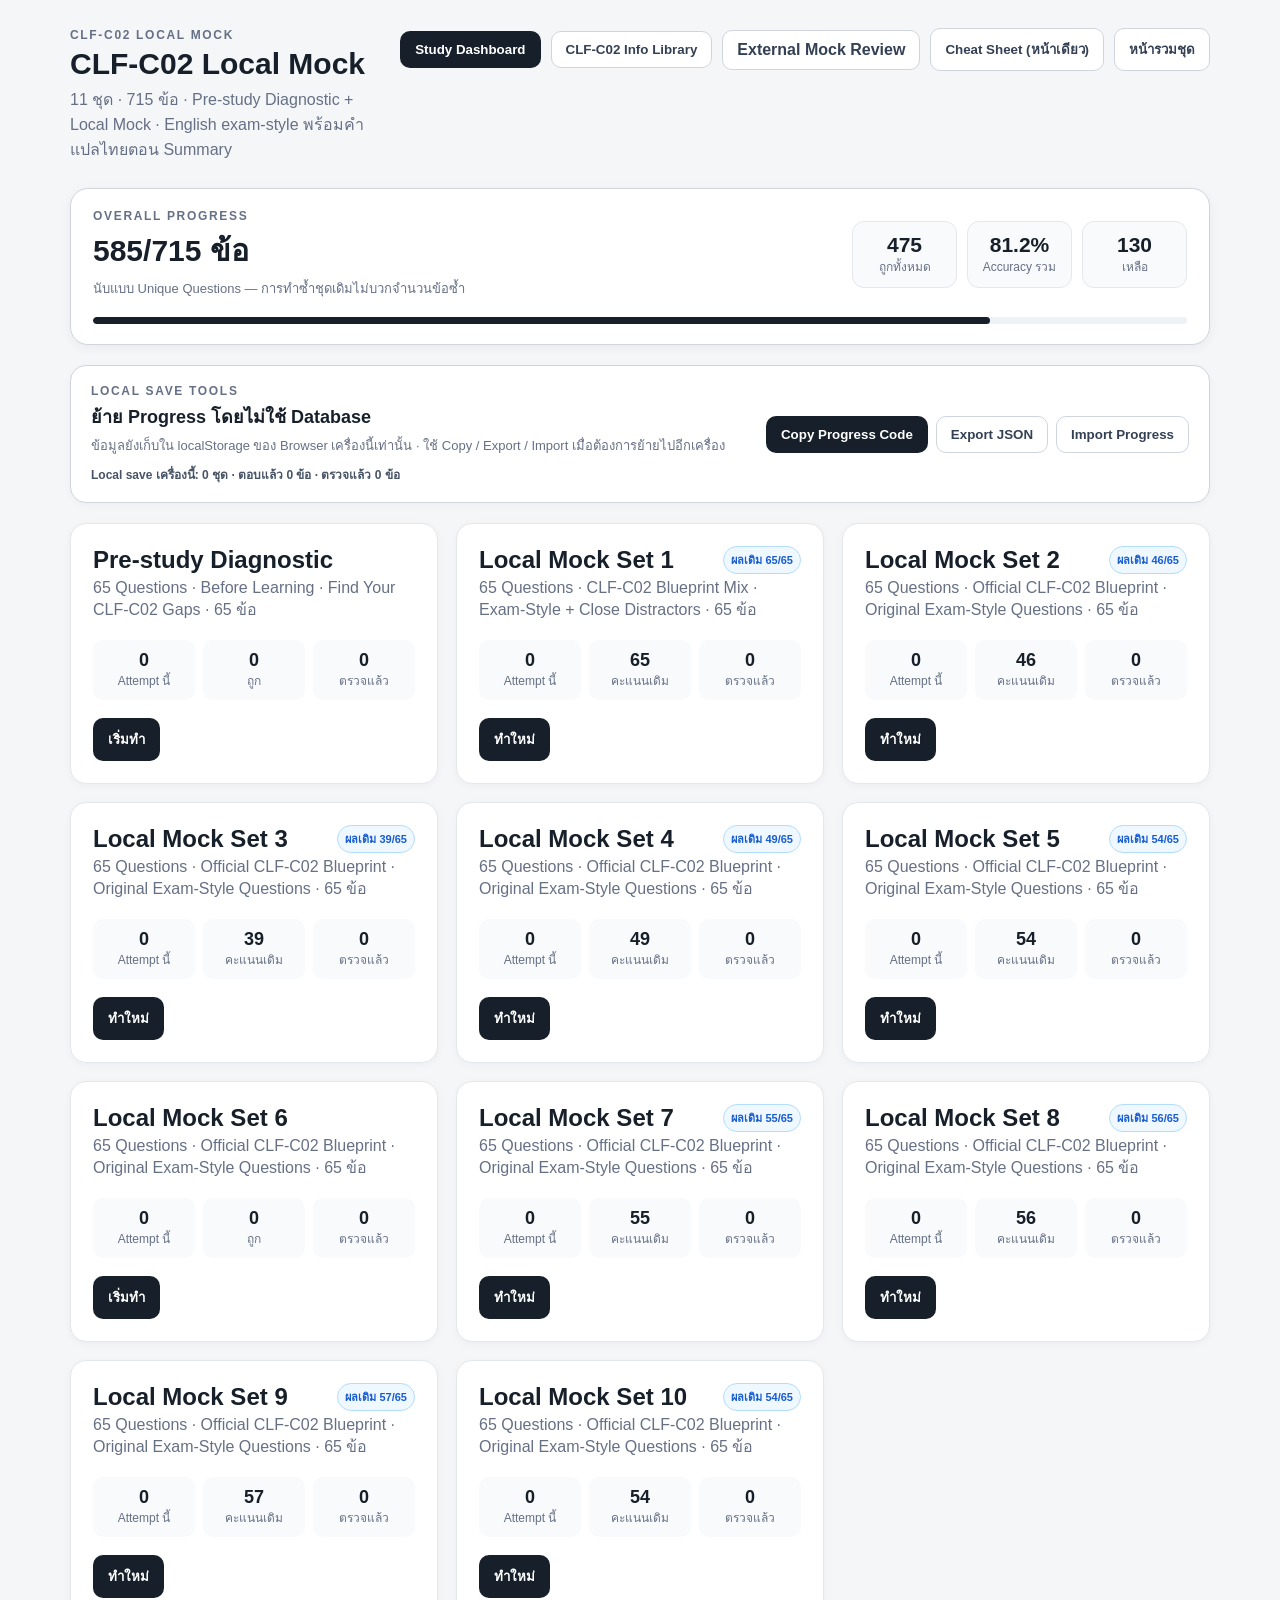
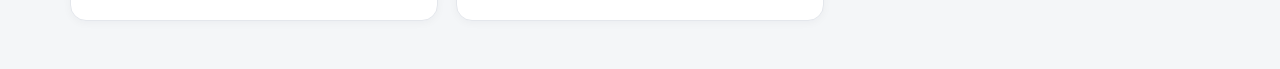
==== index.html @ 74349bef "Link separate External Mock Review page from Local Mock navigation" ====
<!doctype html>
<html lang="th">
<head>
  <meta charset="utf-8">
  <meta name="viewport" content="width=device-width,initial-scale=1">
  <title>CLF-C02 Local Mock</title>
  <link rel="stylesheet" href="style.css">
  <link rel="stylesheet" href="dashboard.css">
  <link rel="stylesheet" href="study-enhancements.css">
  <link rel="stylesheet" href="explanation-guide.css">
</head>
<body>
  <main class="app-shell">
    <header class="topbar">
      <div>
        <div class="eyebrow">CLF-C02 LOCAL MOCK</div>
        <h1>CLF-C02 Local Mock</h1>
        <p>Pre-study Diagnostic 65 ข้อ + Local Mock Sets 1–10 ชุดละ 65 ข้อ · English exam-style พร้อมคำแปลไทยตอน Summary</p>
      </div>
      <div class="topbar-actions">
        <button id="dashboardBtn" class="primary" type="button">Study Dashboard</button>
        <button id="infoLibraryBtn" class="ghost" type="button">CLF-C02 Info Library</button>
        <a class="ghost" href="./external-mock-review.html" style="text-decoration:none;display:inline-flex;align-items:center">External Mock Review</a>
        <button class="ghost" type="button" onclick="window.location.href='./cheat-sheet.html'">Cheat Sheet (หน้าเดียว)</button>
        <button id="homeBtn" class="ghost" type="button">หน้ารวมชุด</button>
      </div>
    </header>

    <section id="homeView">
      <div id="overallProgress" class="overall-progress"></div>

      <section class="progress-tools" aria-labelledby="progressToolsTitle">
        <div class="progress-tools-copy">
          <div class="eyebrow">LOCAL SAVE TOOLS</div>
          <h2 id="progressToolsTitle">ย้าย Progress โดยไม่ใช้ Database</h2>
          <p>ข้อมูลยังเก็บใน localStorage ของ Browser เครื่องนี้เท่านั้น · ใช้ Copy / Export / Import เมื่อต้องการย้ายไปอีกเครื่อง</p>
          <div id="progressToolStatus" class="progress-tool-status"></div>
        </div>
        <div class="progress-tool-actions">
          <button id="copyProgressBtn" class="primary" type="button">Copy Progress Code</button>
          <button id="exportProgressBtn" class="ghost" type="button">Export JSON</button>
          <button id="importProgressBtn" class="ghost" type="button">Import Progress</button>
        </div>
      </section>

      <div id="setCards" class="set-grid"></div>
    </section>

    <section id="dashboardView" class="dashboard-shell hidden">
      <div class="dashboard-toolbar">
        <div>
          <div class="eyebrow">LOCAL STUDY DASHBOARD</div>
          <h2>ภาพรวมจาก Local Mock ที่ทำไปแล้ว</h2>
          <p class="muted">คำนวณจาก progress ที่อยู่ใน browser เครื่องนี้ และผล review ที่สรุปไว้หลังทำข้อสอบ</p>
        </div>
      </div>

      <div id="dashboardOverview" class="dashboard-overview"></div>

      <section class="dashboard-panel prestudy-panel">
        <div class="dashboard-panel-head">
          <div>
            <h3>Pre-study Diagnostic — Baseline</h3>
            <p class="muted">ผลทดสอบก่อนเริ่มเรียน ใช้เป็นจุดตั้งต้นสำหรับเลือกบททบทวน ไม่รวมกับคะแนน Local Mock ที่ทำภายหลัง</p>
          </div>
          <span class="prestudy-baseline-label">BASELINE · 65 QUESTIONS</span>
        </div>
        <div id="prestudyDiagnosticSummary" class="prestudy-summary-grid"></div>
        <h4 class="prestudy-section-title">ผลแยกตาม Domain</h4>
        <div id="prestudyDiagnosticDomains" class="prestudy-domain-grid"></div>
        <h4 class="prestudy-section-title">บท AWS Learning Hub ที่ควรทบทวน</h4>
        <div id="prestudyDiagnosticChapters" class="prestudy-chapter-list"></div>
        <details class="prestudy-question-details">
          <summary>ดูรายละเอียดข้อที่ตอบผิดทั้ง 14 ข้อ</summary>
          <div id="prestudyDiagnosticQuestions" class="prestudy-question-list"></div>
        </details>
        <p class="dashboard-note prestudy-note">การทดสอบนี้เป็น Pre-study Diagnostic: คำตอบสะท้อนสิ่งที่คุ้นเคยหรือพอนึกออกในวันทำแบบทดสอบ และบางข้ออาจเป็นการเดา คะแนน 78.5% จึงไม่ใช่ผลสอบจำลองหรือหลักฐานว่าหัวข้อที่ตอบถูกเชี่ยวชาญแล้ว · บท L03, L04, L05, L08 และ L12 ไม่มีข้อผิดในชุดนี้ แต่ไม่ได้แปลว่าผ่านหรือเชี่ยวชาญบทเหล่านั้น</p>
      </section>

      <div class="dashboard-two-col">
        <section class="dashboard-panel">
          <div class="dashboard-panel-head">
            <div>
              <h3>คะแนนแต่ละ Set</h3>
              <p class="muted">ดูแนวโน้มทุกชุดแบบเร็ว ๆ</p>
            </div>
          </div>
          <div id="dashboardSets"></div>
        </section>

        <section class="dashboard-panel">
          <div class="dashboard-panel-head">
            <div>
              <h3>Accuracy ตาม Domain</h3>
              <p class="muted">ใช้เฉพาะข้อที่ยังมีรายละเอียดคำตอบใน localStorage</p>
            </div>
          </div>
          <div id="dashboardDomains"></div>
        </section>
      </div>

      <div id="dashboardStrengths" class="dashboard-insights"></div>

      <section class="dashboard-panel">
        <div class="dashboard-panel-head">
          <div>
            <h3>Reviewed Gaps</h3>
            <p class="muted">แยกจากผล review จริงว่าเป็น Concept / Confidence / Language ไม่ได้เดาจากคะแนนอย่างเดียว</p>
          </div>
        </div>
        <div id="dashboardReviewInsights"></div>
      </section>

      <section class="dashboard-panel">
        <div class="dashboard-panel-head">
          <div>
            <h3>อะไรที่ยังขาดอยู่</h3>
            <p class="muted">ดู coverage ก่อนตีความจุดแข็ง/จุดอ่อน</p>
          </div>
        </div>
        <div id="dashboardCoverage"></div>
      </section>

      <section class="dashboard-panel">
        <div class="dashboard-panel-head">
          <div>
            <h3>Review Queue</h3>
            <p class="muted">รวมข้อที่ผิด และข้อที่ Flag 🟡 จากทุก Set ที่มีรายละเอียดใน browser</p>
          </div>
        </div>
        <div id="dashboardReviewQueue"></div>
      </section>
    </section>

    <section id="infoLibraryView" class="info-library-shell hidden">
      <div class="dashboard-toolbar info-library-header">
        <div>
          <div class="eyebrow">CLF-C02 QUICK REFERENCE</div>
          <h2>CLF-C02 Info Library</h2>
          <p class="muted">รวมภาพจำ service/concept ที่ชอบสับสน และ Infographic สำหรับ CLF-C02 ไว้ที่เดียว</p>
        </div>
        <button id="infoLibraryHomeBtn" class="ghost" type="button">← กลับหน้ารวมชุด</button>
      </div>

      <div class="info-library-tabs" role="tablist" aria-label="Info Library sections">
        <button id="infoTopicTabBtn" class="info-library-tab active" type="button">Topic Map</button>
        <button id="infoInfographicTabBtn" class="info-library-tab" type="button">Infographics 1–10</button>
      </div>

      <section id="infoTopicPanel" class="dashboard-panel info-library-panel">
        <div id="dashboardFamilyGuide"></div>
      </section>

      <section id="infoInfographicPanel" class="dashboard-panel info-library-panel hidden">
        <div class="infographic-library-head">
          <div>
            <h3>CLF-C02 Infographics</h3>
            <p class="muted">10 หน้าแบบภาพจำ ครอบคลุม Cloud Concepts, Security, Compute, Storage, Networking, Analytics, Pricing และ Support</p>
          </div>
          <input id="infographicSearch" class="family-guide-search" type="search" placeholder="ค้นหา Page / topic เช่น IAM, EC2, S3, Route 53, Budgets...">
        </div>
        <div id="infographicGallery" class="infographic-gallery"></div>
      </section>
    </section>

    <div id="infographicModal" class="infographic-modal hidden" role="dialog" aria-modal="true" aria-labelledby="infographicModalTitle">
      <div class="infographic-modal-card">
        <div class="infographic-modal-head">
          <h2 id="infographicModalTitle">Infographic</h2>
          <button id="infographicModalClose" class="ghost" type="button" aria-label="ปิด">✕</button>
        </div>
        <div id="infographicModalBody"></div>
      </div>
    </div>

    <section id="quizView" class="hidden">
      <div class="quiz-toolbar">
        <div>
          <div id="setTitle" class="set-title"></div>
          <div id="setMeta" class="muted"></div>
        </div>
        <div class="toolbar-actions">
          <button id="summaryBtn" class="primary hidden" type="button">Summary</button>
          <button id="incorrectBtn" class="ghost" type="button">ดูข้อที่ผิด</button>
          <button id="resetBtn" class="danger-ghost" type="button">เริ่มชุดนี้ใหม่</button>
        </div>
      </div>

      <div class="progress-wrap"><div id="progressBar" class="progress-bar"></div></div>

      <div class="quiz-layout">
        <aside class="question-nav-panel">
          <div class="nav-title">ข้อสอบ</div>
          <div id="questionGrid" class="question-grid"></div>
        </aside>

        <article class="question-card">
          <div class="question-head">
            <div class="question-head-left">
              <span id="domainBadge" class="badge"></span>
              <button id="vocabBtn" class="vocab-btn hidden" type="button">? Vocabulary</button>
            </div>
            <span id="questionCounter" class="muted"></span>
          </div>
          <h2 id="questionText"></h2>
          <div id="vocabPanel" class="vocab-panel hidden"></div>
          <div id="multiHint" class="hint hidden"></div>
          <div id="choices" class="choices"></div>

          <div class="review-flag-row">
            <label id="reviewFlagLabel" class="review-flag" for="explainMoreCheck">
              <input id="explainMoreCheck" type="checkbox">
              <span><strong>🟡 ขอให้อธิบายเพิ่มตอนรีวิว</strong><small>ติ๊กเมื่อคิดว่าน่าจะใช่ แต่ยังไม่มั่นใจ หรืออยากให้ช่วยอธิบาย concept นี้เพิ่ม</small></span>
            </label>
          </div>

          <div class="answer-actions">
            <button id="checkBtn" class="primary" type="button">ตรวจคำตอบ</button>
          </div>

          <div id="feedback" class="feedback hidden"></div>

          <div class="bottom-nav">
            <button id="prevBtn" class="ghost" type="button">← ข้อก่อนหน้า</button>
            <div id="scoreText" class="score"></div>
            <button id="nextBtn" class="primary" type="button">ข้อถัดไป →</button>
          </div>
        </article>
      </div>
    </section>

    <section id="summaryView" class="hidden">
      <div class="summary-toolbar">
        <div>
          <div class="eyebrow">RESULT SUMMARY</div>
          <h2 id="summaryTitle">Summary</h2>
          <div id="summaryMeta" class="muted"></div>
        </div>
        <button id="backToQuizBtn" class="ghost" type="button">← กลับไปข้อสอบ</button>
      </div>
      <div id="summaryStats" class="summary-stats"></div>
      <div class="summary-section-head">
        <div>
          <h3 id="summarySectionTitle">รายละเอียดทุกข้อ</h3>
          <p id="summarySectionMeta" class="muted">แสดงทุกข้อพร้อมสถานะ คำตอบ และคำอธิบาย</p>
        </div>
        <div class="summary-actions">
          <div class="summary-filter" role="group" aria-label="Summary filter">
            <button id="summaryAllBtn" class="filter-btn active" type="button">ทุกข้อ</button>
            <button id="summaryWrongBtn" class="filter-btn" type="button">เฉพาะข้อผิด</button>
            <button id="summaryExplainBtn" class="filter-btn" type="button">ขออธิบายเพิ่ม</button>
          </div>
          <button id="copySummaryBtn" class="ghost" type="button">คัดลอกผลสำหรับรีวิว</button>
        </div>
      </div>
      <div id="summaryList" class="wrong-summary-list"></div>
    </section>
  </main>

  <div id="progressModal" class="progress-modal hidden" role="dialog" aria-modal="true" aria-labelledby="progressModalTitle">
    <div class="progress-modal-card">
      <div class="progress-modal-head">
        <div>
          <div class="eyebrow">IMPORT PROGRESS</div>
          <h2 id="progressModalTitle">นำ Progress เข้าเครื่องนี้</h2>
        </div>
        <button id="closeProgressModalBtn" class="ghost modal-close" type="button" aria-label="ปิด">✕</button>
      </div>

      <p class="muted progress-modal-help">Paste Progress Code ที่ขึ้นต้นด้วย <strong>CLFPROGRESS1:</strong> หรือวาง JSON ที่ Export จากเว็บนี้ก็ได้</p>
      <textarea id="progressCodeInput" class="progress-code-input" rows="8" placeholder="Paste Progress Code หรือ JSON ที่นี่..."></textarea>

      <div class="progress-file-row">
        <label class="ghost file-picker-label" for="progressFileInput">เลือกไฟล์ JSON</label>
        <input id="progressFileInput" class="hidden-file-input" type="file" accept="application/json,.json">
        <span id="progressFileName" class="muted">ยังไม่ได้เลือกไฟล์</span>
      </div>

      <div id="progressImportPreview" class="progress-import-preview">ยังไม่มีข้อมูลสำหรับ Import</div>
      <div id="progressImportMessage" class="progress-import-message hidden"></div>

      <div class="progress-modal-actions">
        <button id="mergeProgressBtn" class="primary" type="button" disabled>Merge Progress</button>
        <button id="replaceProgressBtn" class="danger-ghost" type="button" disabled>Replace ทั้งหมด</button>
      </div>
      <p class="progress-modal-note"><strong>Merge</strong> จะเก็บคำตอบที่เครื่องนี้มีอยู่ และเติมข้อมูลที่ขาดจากอีกเครื่อง · <strong>Replace</strong> จะล้าง Local Mock progress ของเครื่องนี้ก่อนนำข้อมูลเข้า</p>
    </div>
  </div>

  <script src="data/prestudy-diagnostic.js"></script>
  <script src="data/local-set-01-domain1.js"></script>
  <script src="data/local-set-01-domain2.js"></script>
  <script src="data/local-set-01-domain3.js"></script>
  <script src="data/local-set-01-domain4.js"></script>
  <script src="data/local-set-01-builder.js"></script>
  <script src="data/local-set-factory.js"></script>
  <script src="data/local-set-02.js"></script>
  <script src="data/local-set-03.js"></script>
  <script src="data/local-set-04-domain1.js"></script>
  <script src="data/local-set-04-domain2.js"></script>
  <script src="data/local-set-04-domain3.js"></script>
  <script src="data/local-set-04-domain4.js"></script>
  <script src="data/local-set-04-builder.js"></script>
  <script src="data/local-set-05-domain1.js"></script>
  <script src="data/local-set-05-domain2.js"></script>
  <script src="data/local-set-05-domain3.js"></script>
  <script src="data/local-set-05-domain4.js"></script>
  <script src="data/local-set-05-builder.js"></script>
  <script src="data/local-set-06-domain1.js"></script>
  <script src="data/local-set-06-domain2.js"></script>
  <script src="data/local-set-06-domain3.js"></script>
  <script src="data/local-set-06-domain4.js"></script>
  <script src="data/local-set-06-builder.js"></script>
  <script src="data/local-set-07-domain1.js"></script>
  <script src="data/local-set-07-domain2.js"></script>
  <script src="data/local-set-07-domain3.js"></script>
  <script src="data/local-set-07-domain4.js"></script>
  <script src="data/local-set-07-builder.js"></script>
  <script src="data/local-set-08-domain1.js"></script>
  <script src="data/local-set-08-domain2.js"></script>
  <script src="data/local-set-08-domain3.js"></script>
  <script src="data/local-set-08-domain4.js"></script>
  <script src="data/local-set-08-builder.js"></script>
  <script src="data/local-set-09-domain1.js"></script>
  <script src="data/local-set-09-domain2.js"></script>
  <script src="data/local-set-09-domain3.js"></script>
  <script src="data/local-set-09-domain4.js"></script>
  <script src="data/local-set-09-builder.js"></script>
  <script src="data/local-set-10-domain1.js"></script>
  <script src="data/local-set-10-domain2.js"></script>
  <script src="data/local-set-10-domain3.js"></script>
  <script src="data/local-set-10-domain4.js"></script>
  <script src="data/local-set-10-builder.js"></script>
  <script src="data/review-insights.js"></script>
  <script src="data/exam-family-guide.js"></script>
  <script src="data/info-library-updates.js"></script>
  <script src="data/infographic-pages.js"></script>

  <script src="data/explanation-guide.js"></script>
  <script src="app.js"></script>
  <script src="study-enhancements.js"></script>
  <script src="review-flags.js"></script>
  <script src="english-notes.js"></script>
  <script src="dashboard.js"></script>
  <script src="dashboard-advanced.js"></script>
  <script src="dashboard-family-guide.js"></script>
  <script src="infographics.js"></script>
  <script src="dashboard-vocabulary.js"></script>
  <script src="dashboard-set-count-patch.js"></script>
</body>
</html>
---- style.css ----
*{box-sizing:border-box}body{margin:0;font-family:Inter,Segoe UI,Tahoma,sans-serif;background:#f4f6f8;color:#17202a}.app-shell{max-width:1180px;margin:0 auto;padding:28px 20px 48px}.topbar{display:flex;justify-content:space-between;gap:24px;align-items:flex-start;margin-bottom:26px}.eyebrow{font-size:12px;font-weight:800;letter-spacing:.14em;color:#667085}.topbar h1{margin:5px 0 6px;font-size:30px}.topbar p{margin:0;color:#667085}.hidden{display:none!important}.set-grid{display:grid;grid-template-columns:repeat(auto-fit,minmax(280px,1fr));gap:18px}.set-card,.question-card,.question-nav-panel{background:white;border:1px solid #e4e7ec;border-radius:16px;box-shadow:0 2px 8px rgba(16,24,40,.04)}.set-card{padding:22px}.set-card h2{margin:0 0 5px}.set-card .meta{color:#667085;margin-bottom:18px}.set-stats{display:grid;grid-template-columns:repeat(3,1fr);gap:8px;margin:18px 0}.stat{background:#f8fafc;border-radius:10px;padding:10px;text-align:center}.stat strong{display:block;font-size:18px}.stat span{font-size:12px;color:#667085}.primary,.ghost,.danger-ghost{border-radius:10px;padding:10px 14px;font-weight:700;cursor:pointer;border:1px solid transparent}.primary{background:#17202a;color:#fff}.primary:disabled{opacity:.45;cursor:not-allowed}.ghost{background:#fff;border-color:#d0d5dd;color:#344054}.danger-ghost{background:#fff;border-color:#f2b8b5;color:#b42318}.quiz-toolbar{display:flex;justify-content:space-between;gap:16px;align-items:center;margin-bottom:14px}.toolbar-actions{display:flex;gap:8px;flex-wrap:wrap}.set-title{font-weight:800;font-size:20px}.muted{color:#667085;font-size:14px}.progress-wrap{height:7px;background:#e4e7ec;border-radius:99px;overflow:hidden;margin-bottom:16px}.progress-bar{height:100%;width:0;background:#17202a;transition:width .2s}.quiz-layout{display:grid;grid-template-columns:220px 1fr;gap:16px}.question-nav-panel{padding:14px;align-self:start;position:sticky;top:12px}.nav-title{font-weight:800;margin-bottom:10px}.question-grid{display:grid;grid-template-columns:repeat(5,1fr);gap:6px}.qnav{border:1px solid #d0d5dd;background:white;border-radius:8px;padding:7px 0;cursor:pointer;font-size:12px}.qnav.current{outline:2px solid #17202a}.qnav.correct{background:#ecfdf3;border-color:#86efac}.qnav.wrong{background:#fef3f2;border-color:#fda29b}.qnav.answered:not(.correct):not(.wrong){background:#f2f4f7}.question-card{padding:24px}.question-head{display:flex;justify-content:space-between;gap:12px;align-items:center}.badge{display:inline-block;background:#eef2f6;padding:6px 9px;border-radius:999px;font-size:12px;font-weight:800}.question-card h2{font-size:21px;line-height:1.55;margin:16px 0}.hint{background:#fff7ed;border:1px solid #fed7aa;padding:9px 11px;border-radius:10px;margin-bottom:12px;font-size:13px}.choices{display:grid;gap:10px}.choice{display:flex;gap:12px;align-items:flex-start;border:1px solid #d0d5dd;border-radius:12px;padding:13px 14px;cursor:pointer;background:#fff}.choice:hover{border-color:#98a2b3}.choice.selected{border-color:#344054;background:#f8fafc}.choice.correct{border-color:#12b76a;background:#ecfdf3}.choice.wrong{border-color:#f04438;background:#fef3f2}.choice input{margin-top:4px}.choice-key{font-weight:800;min-width:20px}.answer-actions{margin-top:16px}.feedback{margin-top:16px;border-radius:12px;padding:14px 16px;line-height:1.65}.feedback.good{background:#ecfdf3;border:1px solid #abefc6}.feedback.bad{background:#fef3f2;border:1px solid #fecdca}.feedback strong{display:block;margin-bottom:5px}.bottom-nav{display:flex;align-items:center;justify-content:space-between;gap:12px;margin-top:22px;padding-top:18px;border-top:1px solid #eaecf0}.score{font-weight:800;text-align:center}.empty-review{padding:18px;background:#ecfdf3;border-radius:12px;margin-top:12px}@media(max-width:820px){.quiz-layout{grid-template-columns:1fr}.question-nav-panel{position:static}.question-grid{grid-template-columns:repeat(10,1fr)}.topbar,.quiz-toolbar{align-items:stretch;flex-direction:column}.topbar>button{align-self:flex-start}}@media(max-width:520px){.question-grid{grid-template-columns:repeat(7,1fr)}.bottom-nav{flex-wrap:wrap}.score{order:3;width:100%}.question-card{padding:17px}.app-shell{padding:18px 12px 36px}}
.order-list,.match-list{display:grid;gap:10px}.order-row,.match-row{display:flex;align-items:center;gap:12px;border:1px solid #d0d5dd;border-radius:12px;padding:12px 14px;background:#fff}.order-row.correct,.match-row.correct{border-color:#12b76a;background:#ecfdf3}.order-row.wrong,.match-row.wrong{border-color:#f04438;background:#fef3f2}.order-num,.match-key{display:grid;place-items:center;min-width:30px;height:30px;border-radius:8px;background:#eef2f6;font-weight:800}.order-text{flex:1;line-height:1.45}.order-actions{display:flex;gap:6px}.mini{border:1px solid #d0d5dd;background:#fff;border-radius:8px;padding:6px 9px;font-weight:800;cursor:pointer}.mini:disabled{opacity:.35;cursor:not-allowed}.match-left{display:flex;align-items:center;gap:10px;min-width:34%;line-height:1.45}.match-select{flex:1;min-width:0;border:1px solid #cfd4dc;border-radius:9px;padding:9px 10px;background:white;color:#17202a}.answer-seq{margin:8px 0 10px 22px;padding:0}.answer-match{display:grid;gap:5px;margin:8px 0 10px}.explanation{margin-top:7px}@media(max-width:680px){.match-row{align-items:stretch;flex-direction:column}.match-left{min-width:0}.match-select{width:100%}}
.summary-toolbar{display:flex;justify-content:space-between;gap:16px;align-items:flex-start;margin-bottom:16px}.summary-toolbar h2{margin:5px 0 4px;font-size:26px}.summary-stats{display:grid;grid-template-columns:repeat(3,minmax(0,1fr));gap:12px;margin:10px 0 24px}.summary-stat{background:#fff;border:1px solid #e4e7ec;border-radius:14px;padding:18px;text-align:center;box-shadow:0 2px 8px rgba(16,24,40,.04)}.summary-stat strong{display:block;font-size:26px;line-height:1.1}.summary-stat span{display:block;margin-top:5px;color:#667085;font-size:13px}.summary-stat.wrong-stat{background:#fff8f7;border-color:#fecdca}.summary-section-head{display:flex;justify-content:space-between;align-items:flex-end;margin-bottom:12px}.summary-section-head h3{margin:0 0 3px;font-size:20px}.summary-section-head p{margin:0}.wrong-summary-list{display:grid;gap:16px}.wrong-summary-card{background:#fff;border:1px solid #fecdca;border-radius:16px;padding:20px;box-shadow:0 2px 8px rgba(16,24,40,.04)}.wrong-card-head{display:flex;justify-content:space-between;gap:12px;align-items:center}.wrong-qnum{font-weight:800;color:#b42318}.wrong-summary-card h3{font-size:19px;line-height:1.55;margin:14px 0}.summary-answer-block,.summary-explanation{border-radius:11px;padding:12px 14px;margin-top:10px;line-height:1.6}.summary-answer-block.user-answer{background:#fff5f4;border:1px solid #fecdca}.summary-answer-block.correct-answer{background:#ecfdf3;border:1px solid #abefc6}.summary-explanation{background:#f8fafc;border:1px solid #e4e7ec}.summary-label{font-weight:800;margin-bottom:5px}.answer-pill{display:inline-block;background:#fff;border:1px solid #d0d5dd;border-radius:999px;padding:5px 9px;margin:2px 4px 2px 0}.summary-answer-list{margin:5px 0 0 22px;padding:0}.summary-match-list{display:grid;gap:5px}.review-one-btn{margin-top:12px}.summary-perfect{background:#ecfdf3;border:1px solid #abefc6;border-radius:14px;padding:24px;text-align:center;font-weight:800}.toolbar-actions .primary.hidden{display:none!important}@media(max-width:680px){.summary-toolbar{flex-direction:column}.summary-stats{grid-template-columns:1fr}.wrong-card-head{align-items:flex-start}.wrong-summary-card{padding:16px}}

.summary-actions{display:flex;gap:10px;align-items:center;flex-wrap:wrap}.summary-filter{display:flex;border:1px solid #d0d5dd;border-radius:10px;overflow:hidden;background:#fff}.filter-btn{border:0;background:#fff;color:#475467;padding:9px 12px;font-weight:800;cursor:pointer}.filter-btn+ .filter-btn{border-left:1px solid #d0d5dd}.filter-btn.active{background:#17202a;color:#fff}.summary-card-tags{display:flex;gap:8px;align-items:center;flex-wrap:wrap}.status-pill{display:inline-block;border-radius:999px;padding:5px 8px;font-size:12px;font-weight:800}.status-correct{background:#ecfdf3;color:#027a48;border:1px solid #abefc6}.status-wrong{background:#fef3f2;color:#b42318;border:1px solid #fecdca}.correct-summary-card{border-color:#abefc6}.incorrect-summary-card{border-color:#fecdca}.correct-qnum{color:#027a48}.summary-answer-block.user-answer-correct{background:#f6fef9;border:1px solid #d1fadf}@media(max-width:680px){.summary-section-head{align-items:stretch;flex-direction:column;gap:10px}.summary-actions{align-items:stretch}.summary-filter{width:max-content}}

/* v7: per-question review confidence / explain-more flag */
.review-flag-row{margin-top:14px}.review-flag{display:flex;align-items:flex-start;gap:10px;border:1px solid #f2d58a;background:#fffbeb;border-radius:12px;padding:11px 13px;cursor:pointer;transition:.15s}.review-flag:hover{border-color:#fdb022}.review-flag.active{background:#fff7d6;border-color:#f79009;box-shadow:0 0 0 1px rgba(247,144,9,.08)}.review-flag input{margin-top:4px;accent-color:#f79009}.review-flag span{display:grid;gap:2px}.review-flag strong{font-size:14px}.review-flag small{font-size:12px;color:#667085;line-height:1.45}.qnav.needs-explain{box-shadow:inset 0 0 0 2px #fdb022}.status-explain{background:#fffaeb;color:#b54708;border:1px solid #fedf89}.summary-stat.explain-stat{background:#fffbeb;border-color:#fedf89}.summary-stats{grid-template-columns:repeat(4,minmax(0,1fr))}@media(max-width:820px){.summary-stats{grid-template-columns:repeat(2,minmax(0,1fr))}}@media(max-width:520px){.summary-stats{grid-template-columns:1fr}}
/* v8.1 — show every choice in Summary/review export */
.summary-all-choices{border-radius:11px;padding:12px 14px;margin-top:10px;background:#f9fafb;border:1px solid #e4e7ec}.summary-choice-list{display:grid;gap:7px;margin-top:6px}.summary-choice-row{display:flex;align-items:flex-start;gap:9px;padding:8px 10px;background:#fff;border:1px solid #eaecf0;border-radius:9px;line-height:1.45}.summary-choice-row .choice-key{flex:0 0 28px;height:28px;display:inline-grid;place-items:center;border-radius:50%;background:#f2f4f7;font-weight:800}.summary-choice-row .choice-text{flex:1;min-width:0}.summary-choice-row.choice-selected{border-color:#84adff}.summary-choice-row.choice-correct{background:#f6fef9;border-color:#abefc6}.summary-choice-row.choice-selected.choice-correct{box-shadow:inset 3px 0 0 #12b76a}.choice-states{display:flex;gap:5px;flex-wrap:wrap;margin-left:auto}.choice-state{font-size:11px;font-weight:800;border-radius:999px;padding:3px 6px;white-space:nowrap}.selected-state{background:#eff8ff;color:#175cd3;border:1px solid #b2ddff}.correct-state{background:#ecfdf3;color:#027a48;border:1px solid #abefc6}.summary-choice-columns{display:grid;grid-template-columns:1fr 1fr;gap:12px;margin-top:6px}.summary-choice-columns>div{display:grid;gap:7px;align-content:start}@media(max-width:680px){.summary-choice-columns{grid-template-columns:1fr}.summary-choice-row{padding:8px}.choice-states{width:100%;margin-left:37px}}


/* v8.5 — English exam mode, vocabulary helper, overall unique-question progress */
.overall-progress{background:#fff;border:1px solid #d0d5dd;border-radius:18px;padding:20px 22px;margin-bottom:20px;box-shadow:0 3px 12px rgba(16,24,40,.05);display:grid;grid-template-columns:minmax(220px,1fr) auto;gap:18px;align-items:center;position:relative;overflow:hidden}.overall-copy h2{font-size:30px;margin:4px 0}.overall-copy p{margin:0;color:#667085;font-size:13px}.overall-stats{display:flex;gap:10px}.overall-stat{min-width:105px;text-align:center;border:1px solid #e4e7ec;background:#f9fafb;border-radius:12px;padding:11px 12px}.overall-stat strong{display:block;font-size:21px}.overall-stat span{font-size:12px;color:#667085}.overall-bar-wrap{grid-column:1/-1;height:7px;background:#eef2f6;border-radius:99px;overflow:hidden}.overall-bar{height:100%;background:#17202a;border-radius:99px}.set-card-title{display:flex;gap:8px;justify-content:space-between;align-items:flex-start}.set-card-title h2{margin-right:4px}.history-pill{font-size:11px;font-weight:800;white-space:nowrap;border:1px solid #b2ddff;background:#eff8ff;color:#175cd3;border-radius:999px;padding:4px 7px}.question-head-left{display:flex;gap:8px;align-items:center;flex-wrap:wrap}.vocab-btn{border:1px solid #b2ddff;background:#eff8ff;color:#175cd3;border-radius:999px;padding:6px 10px;font-weight:800;font-size:12px;cursor:pointer}.vocab-btn:hover,.vocab-btn.active{background:#dbeafe;border-color:#84adff}.vocab-panel{border:1px solid #b2ddff;background:#f5faff;border-radius:12px;padding:12px 14px;margin:-6px 0 14px}.vocab-title{font-size:13px;font-weight:800;margin-bottom:8px}.vocab-grid{display:grid;grid-template-columns:repeat(2,minmax(0,1fr));gap:7px 12px}.vocab-item{display:grid;grid-template-columns:minmax(90px,auto) 1fr;gap:8px;font-size:13px;line-height:1.45}.vocab-item strong{color:#175cd3}.vocab-item span{color:#475467}.vocab-note{font-size:11px;color:#667085;margin-top:8px}.summary-translation{background:#fffbeb;border:1px solid #fedf89;border-radius:11px;padding:12px 14px;margin-top:10px;line-height:1.65}.summary-vocab{background:#f5faff;border:1px solid #b2ddff;border-radius:11px;padding:10px 12px;margin-top:10px;line-height:1.6}.vocab-chip{display:inline-block;background:#fff;border:1px solid #d1e9ff;border-radius:999px;padding:4px 8px;margin:2px 4px 2px 0;font-size:12px}.vocab-chip strong{color:#175cd3}@media(max-width:760px){.overall-progress{grid-template-columns:1fr}.overall-stats{display:grid;grid-template-columns:repeat(3,1fr)}.overall-stat{min-width:0}.vocab-grid{grid-template-columns:1fr}}@media(max-width:480px){.overall-stats{grid-template-columns:1fr}.set-card-title{display:block}.history-pill{display:inline-block;margin-bottom:6px}}


/* v8.51 — local progress transfer (no database required) */
.progress-tools{background:#fff;border:1px solid #d0d5dd;border-radius:16px;padding:18px 20px;margin:0 0 20px;box-shadow:0 2px 8px rgba(16,24,40,.04);display:flex;align-items:center;justify-content:space-between;gap:18px}.progress-tools-copy h2{font-size:18px;margin:4px 0 5px}.progress-tools-copy p{margin:0;color:#667085;font-size:13px;line-height:1.55}.progress-tool-status{margin-top:9px;font-size:12px;font-weight:800;color:#475467}.progress-tool-actions{display:flex;gap:8px;align-items:center;flex-wrap:wrap;justify-content:flex-end}.progress-modal{position:fixed;inset:0;z-index:1000;background:rgba(16,24,40,.55);display:grid;place-items:center;padding:18px;overflow:auto}.progress-modal.hidden{display:none!important}.progress-modal-card{width:min(720px,100%);background:#fff;border-radius:18px;border:1px solid #d0d5dd;box-shadow:0 24px 60px rgba(16,24,40,.22);padding:22px}.progress-modal-head{display:flex;align-items:flex-start;justify-content:space-between;gap:12px}.progress-modal-head h2{margin:4px 0 0;font-size:23px}.modal-close{padding:8px 11px}.progress-modal-help{margin:12px 0 10px;line-height:1.55}.progress-code-input{width:100%;resize:vertical;min-height:150px;border:1px solid #d0d5dd;border-radius:12px;padding:12px 13px;font:12px/1.5 ui-monospace,SFMono-Regular,Consolas,monospace;color:#17202a;background:#fbfcfd}.progress-code-input:focus{outline:2px solid #84adff;outline-offset:1px;border-color:#84adff}.progress-file-row{display:flex;align-items:center;gap:10px;flex-wrap:wrap;margin-top:10px}.file-picker-label{display:inline-block;cursor:pointer}.hidden-file-input{position:absolute;width:1px;height:1px;overflow:hidden;clip:rect(0,0,0,0);white-space:nowrap;clip-path:inset(50%)}.progress-import-preview{margin-top:14px;border:1px solid #b2ddff;background:#f5faff;border-radius:11px;padding:11px 13px;font-size:13px;font-weight:800;color:#175cd3}.progress-import-message{margin-top:10px;border-radius:10px;padding:10px 12px;font-size:13px;line-height:1.5}.progress-import-message.info{background:#f9fafb;border:1px solid #e4e7ec}.progress-import-message.error{background:#fef3f2;border:1px solid #fecdca;color:#b42318}.progress-modal-actions{display:flex;justify-content:flex-end;gap:8px;flex-wrap:wrap;margin-top:16px}.progress-modal-actions button:disabled{opacity:.45;cursor:not-allowed}.progress-modal-note{margin:12px 0 0;color:#667085;font-size:12px;line-height:1.55}.modal-open{overflow:hidden}@media(max-width:760px){.progress-tools{align-items:stretch;flex-direction:column}.progress-tool-actions{justify-content:flex-start}.progress-tool-actions button{flex:1 1 160px}.progress-modal{padding:10px}.progress-modal-card{padding:16px;border-radius:14px}.progress-modal-actions{justify-content:stretch}.progress-modal-actions button{flex:1 1 180px}}@media(max-width:480px){.progress-tool-actions{display:grid;grid-template-columns:1fr}.progress-tool-actions button{width:100%}.progress-file-row{align-items:flex-start;flex-direction:column}.progress-modal-actions{display:grid;grid-template-columns:1fr}.progress-modal-actions button{width:100%}}

/* topbar navigation alignment */
.topbar>div:first-child{flex:1 1 auto;min-width:0}
.topbar-actions{display:flex;align-items:flex-start;justify-content:flex-end;gap:10px;flex:0 0 auto;flex-wrap:nowrap;white-space:nowrap}
.topbar-actions button{flex:0 0 auto}
@media(max-width:820px){.topbar-actions{justify-content:flex-start;flex-wrap:wrap;white-space:normal}}

/* topbar navigation: keep desktop actions on one row */
.topbar>div:first-child{min-width:0;flex:1}
.topbar-actions{display:flex;gap:8px;align-items:center;flex-wrap:nowrap;white-space:nowrap;flex-shrink:0}
@media(max-width:820px){.topbar-actions{flex-wrap:wrap;white-space:normal}}
---- dashboard.css ----
.topbar-actions{display:flex;gap:10px;align-items:center;flex-wrap:wrap}
.dashboard-shell{display:flex;flex-direction:column;gap:18px}
.dashboard-toolbar{display:flex;justify-content:space-between;gap:16px;align-items:flex-end;flex-wrap:wrap}
.dashboard-toolbar h2{margin:4px 0 0}
.dashboard-toolbar p{margin:4px 0 0}
.dashboard-overview{display:grid;grid-template-columns:repeat(7,minmax(0,1fr));gap:12px}
.dashboard-stat-card{border:1px solid var(--border,#dfe3e8);border-radius:14px;padding:16px;background:var(--card,#fff);display:flex;flex-direction:column;gap:5px;min-width:0}
.dashboard-stat-card span{font-size:.82rem;color:var(--muted,#6b7280)}
.dashboard-stat-card strong{font-size:1.75rem;line-height:1.1}
.dashboard-stat-card small{color:var(--muted,#6b7280);line-height:1.35}
.dashboard-stat-card.concept-stat{background:rgba(220,38,38,.04)}
.dashboard-stat-card.confidence-stat{background:rgba(245,158,11,.06)}
.dashboard-stat-card.language-stat{background:rgba(37,99,235,.05)}
.dashboard-stat-card.clue-stat{background:rgba(124,58,237,.05)}
.dashboard-panel{border:1px solid var(--border,#dfe3e8);border-radius:16px;padding:18px;background:var(--card,#fff)}
.dashboard-panel-head{display:flex;justify-content:space-between;gap:12px;align-items:flex-start;margin-bottom:14px;flex-wrap:wrap}
.dashboard-panel-head h3{margin:0 0 4px}
.dashboard-panel-head p{margin:0}
.dashboard-two-col{display:grid;grid-template-columns:1fr 1fr;gap:18px}
.dashboard-set-row,.domain-performance-row{padding:10px 0;border-bottom:1px solid var(--border,#e5e7eb)}
.dashboard-set-row:last-child,.domain-performance-row:last-child{border-bottom:0}
.dashboard-set-head{display:flex;justify-content:space-between;gap:12px;margin-bottom:7px;align-items:center}
.dashboard-set-head span{font-size:.85rem;color:var(--muted,#6b7280);text-align:right}
.dashboard-track{height:10px;border-radius:999px;background:rgba(127,127,127,.18);overflow:hidden}
.dashboard-fill{height:100%;border-radius:999px;background:currentColor;color:var(--accent,#2563eb);transition:width .2s ease}
.domain-performance-head{display:flex;justify-content:space-between;gap:12px;align-items:center;margin-bottom:7px}
.domain-performance-head>div:first-child{display:flex;flex-direction:column;gap:2px;min-width:0}
.domain-performance-head>div:first-child span{font-size:.82rem;color:var(--muted,#6b7280);white-space:nowrap;overflow:hidden;text-overflow:ellipsis}
.domain-score{display:flex;align-items:center;gap:8px;flex-shrink:0}
.dashboard-rating{display:inline-flex;align-items:center;padding:3px 8px;border-radius:999px;font-size:.72rem;font-weight:700}
.dashboard-rating.strong{background:rgba(22,163,74,.12)}
.dashboard-rating.good{background:rgba(37,99,235,.12)}
.dashboard-rating.review{background:rgba(220,38,38,.12)}
.dashboard-rating.neutral{background:rgba(107,114,128,.12)}
.domain-performance-meta{font-size:.78rem;color:var(--muted,#6b7280);margin-top:6px}
.dashboard-insights{display:grid;grid-template-columns:1fr 1fr;gap:12px}
.insight-card{border-radius:14px;padding:16px;border:1px solid var(--border,#e5e7eb)}
.insight-card h3{margin:0 0 10px}
.insight-card ul{margin:0;padding-left:18px;display:flex;flex-direction:column;gap:8px}
.insight-card li span{color:var(--muted,#6b7280)}
.strength-card{background:rgba(22,163,74,.04)}
.weakness-card{background:rgba(220,38,38,.04)}
.reviewed-gap-grid{display:grid;grid-template-columns:repeat(4,minmax(0,1fr));gap:12px}
.reviewed-gap-column{border:1px solid var(--border,#e5e7eb);border-radius:14px;overflow:hidden;min-width:0}
.reviewed-gap-column.concept-column{background:rgba(220,38,38,.035)}
.reviewed-gap-column.confidence-column{background:rgba(245,158,11,.045)}
.reviewed-gap-column.language-column{background:rgba(37,99,235,.035)}
.reviewed-gap-column.clue-column{background:rgba(124,58,237,.035)}
.reviewed-gap-head{display:flex;justify-content:space-between;gap:10px;align-items:flex-start;padding:13px 14px;border-bottom:1px solid var(--border,#e5e7eb)}
.reviewed-gap-head>div{display:flex;flex-direction:column;gap:3px;min-width:0}
.reviewed-gap-head>div>span{font-size:.76rem;color:var(--muted,#6b7280);line-height:1.35}
.reviewed-gap-head>b{font-size:1.2rem}
.reviewed-gap-list{display:flex;flex-direction:column;max-height:420px;overflow:auto}
.reviewed-gap-item{display:grid;grid-template-columns:1fr auto;gap:4px 8px;padding:10px 12px;border-bottom:1px solid var(--border,#e5e7eb)}
.reviewed-gap-item:last-child{border-bottom:0}
.reviewed-gap-main{display:flex;flex-direction:column;gap:2px;min-width:0}
.reviewed-gap-main strong{font-size:.86rem;line-height:1.35}
.reviewed-gap-main span{font-size:.74rem;color:var(--muted,#6b7280);line-height:1.35}
.reviewed-count{font-size:.68rem;font-weight:700;border-radius:999px;padding:3px 7px;background:rgba(127,127,127,.12);align-self:start;white-space:nowrap}
.reviewed-gap-item small{grid-column:1/-1;color:var(--muted,#6b7280);font-size:.74rem;line-height:1.4}
.reviewed-note{margin-top:12px!important;margin-bottom:0!important}
.coverage-grid{display:grid;grid-template-columns:repeat(3,1fr);gap:10px;margin-bottom:12px}
.coverage-grid>div{border:1px solid var(--border,#e5e7eb);border-radius:12px;padding:12px;display:flex;flex-direction:column;gap:3px}
.coverage-grid strong{font-size:1.25rem}
.coverage-grid span{font-size:.8rem;color:var(--muted,#6b7280)}
.dashboard-note{font-size:.83rem;color:var(--muted,#6b7280);line-height:1.45;margin:0 0 10px}
.unfinished-list{padding:10px 12px;border-radius:10px;background:rgba(245,158,11,.1);font-size:.86rem}
.unfinished-list.all-done{background:rgba(22,163,74,.1)}
.review-domain{border:1px solid var(--border,#e5e7eb);border-radius:12px;overflow:hidden;margin-bottom:10px;background:var(--card,#fff)}
.review-domain summary{cursor:pointer;display:flex;justify-content:space-between;gap:12px;padding:12px 14px;list-style:none;font-size:.9rem}
.review-domain summary::-webkit-details-marker{display:none}
.review-domain[open] summary{border-bottom:1px solid var(--border,#e5e7eb)}
.review-domain-body{display:flex;flex-direction:column}
.review-item{appearance:none;border:0;border-bottom:1px solid var(--border,#e5e7eb);background:transparent;text-align:left;padding:12px 14px;display:grid;grid-template-columns:auto 1fr;gap:4px 10px;cursor:pointer;color:inherit}
.review-item:last-child{border-bottom:0}
.review-item:hover{background:rgba(127,127,127,.06)}
.review-item-tags{grid-row:1 / span 2;display:flex;flex-direction:column;align-items:flex-start;gap:4px}
.review-item>span:last-child{font-size:.82rem;color:var(--muted,#6b7280);line-height:1.4}
.tag-wrong,.tag-flag{font-size:.68rem;border-radius:999px;padding:3px 7px;white-space:nowrap}
.tag-wrong{background:rgba(220,38,38,.12)}
.tag-flag{background:rgba(245,158,11,.16)}
.dashboard-empty{padding:18px;text-align:center;color:var(--muted,#6b7280)}
.review-history-table-wrap{overflow-x:auto}
.review-history-table{width:100%;border-collapse:collapse}
.review-history-table th,.review-history-table td{padding:9px 10px;border-bottom:1px solid var(--border,#e5e7eb);text-align:left;white-space:nowrap}
.review-history-open{appearance:none;border:1px solid var(--border,#dfe3e8);border-radius:9px;background:var(--card,#fff);color:inherit;padding:6px 9px;font:inherit;font-size:.76rem;font-weight:700;cursor:pointer}
.review-history-open:hover{background:rgba(127,127,127,.07)}
#dashboardReviewDetail{margin-top:14px}
.review-history-hint{border:1px dashed var(--border,#dfe3e8);border-radius:12px}
.review-set-detail-head{display:flex;justify-content:space-between;gap:16px;align-items:flex-start;padding:14px;border:1px solid var(--border,#e5e7eb);border-radius:14px;margin-bottom:10px;background:rgba(37,99,235,.025)}
.review-set-detail-head h4{margin:3px 0 5px;font-size:1.05rem}
.review-set-detail-head p{margin:0;color:var(--muted,#6b7280);font-size:.82rem;line-height:1.45}
.review-set-detail-kicker{font-size:.68rem;font-weight:800;letter-spacing:.08em;text-transform:uppercase;color:var(--muted,#6b7280)}
.review-detail-close{flex-shrink:0}
.review-set-question-list{display:flex;flex-direction:column;gap:8px}
.review-history-question{border:1px solid var(--border,#e5e7eb);border-radius:12px;background:var(--card,#fff);overflow:hidden}
.review-history-question>summary{cursor:pointer;list-style:none;display:flex;justify-content:space-between;gap:12px;align-items:center;padding:11px 12px}
.review-history-question>summary::-webkit-details-marker{display:none}
.review-history-question[open]>summary{border-bottom:1px solid var(--border,#e5e7eb)}
.review-history-question-title{display:flex;gap:8px;align-items:center;min-width:0}
.review-history-question-title strong{font-size:.86rem;line-height:1.35}
.review-result{font-size:.66rem;font-weight:800;border-radius:999px;padding:3px 7px;white-space:nowrap;background:rgba(22,163,74,.12)}
.review-result.wrong{background:rgba(220,38,38,.12)}
.review-cause-chips{display:flex;gap:5px;flex-wrap:wrap;justify-content:flex-end}
.review-cause-chips span{font-size:.66rem;font-weight:700;border-radius:999px;padding:3px 7px;background:rgba(127,127,127,.12);white-space:nowrap}
.review-history-question-body{display:grid;grid-template-columns:repeat(2,minmax(0,1fr));gap:9px;padding:12px}
.review-history-question-body>div{border:1px solid var(--border,#e5e7eb);border-radius:10px;padding:10px;min-width:0}
.review-history-question-body b{display:block;font-size:.72rem;margin-bottom:4px;color:var(--muted,#6b7280)}
.review-history-question-body p{margin:0;font-size:.82rem;line-height:1.5;overflow-wrap:anywhere}
.review-question-text small{display:block;margin-top:7px;color:var(--muted,#6b7280);font-size:.78rem;line-height:1.5}
.review-history-question-body .review-detail-wide{grid-column:1/-1}
.review-history-question-body .review-detail-lines p+p{margin-top:8px}

/* Clear text hierarchy for memory cues and per-choice review explanations */
.review-history-question-body .review-detail-lines>b{font-size:.84rem;font-weight:800;color:#175cd3;margin-bottom:9px}
.review-history-question-body .review-cue-line strong{display:inline;color:#175cd3;font-size:.84rem;font-weight:800}
.review-history-question-body .review-cue-line span{color:#344054}
.review-history-question-body .review-note-keypoint{color:#175cd3;font-weight:700;background:#eff6ff;border-left:3px solid #93c5fd;border-radius:4px;padding:7px 10px}
.review-history-question-body .review-note-context{color:#475467}
.review-history-question-body .review-option-line{padding:7px 9px;background:#f8fafc;border-radius:7px;border-left:3px solid #cbd5e1}
.review-history-question-body .review-option-line.is-correct{background:#f0fdf4;border-left-color:#22c55e}
.review-history-question-body .review-option-letter{font-weight:800;color:#475467}
.review-history-question-body .review-option-title{font-weight:800;color:#175cd3}
.review-history-question-body .review-option-line.is-correct .review-option-letter,.review-history-question-body .review-option-line.is-correct .review-option-title{color:#15803d}
.review-history-question-body .review-option-description{color:#344054}

@media(max-width:1180px){.dashboard-overview{grid-template-columns:repeat(3,minmax(0,1fr))}}
@media(max-width:980px){.dashboard-overview{grid-template-columns:repeat(2,minmax(0,1fr))}.dashboard-two-col,.dashboard-insights,.reviewed-gap-grid{grid-template-columns:1fr}.coverage-grid{grid-template-columns:1fr 1fr}.reviewed-gap-list{max-height:none}}
@media(max-width:640px){.dashboard-overview{grid-template-columns:1fr}.coverage-grid{grid-template-columns:1fr}.dashboard-set-head,.domain-performance-head{align-items:flex-start;flex-direction:column}.dashboard-set-head span{text-align:left}.review-domain summary{flex-direction:column}.review-item{grid-template-columns:1fr}.review-item-tags{grid-row:auto;flex-direction:row}.review-set-detail-head,.review-history-question>summary{flex-direction:column;align-items:stretch}.review-cause-chips{justify-content:flex-start}.review-history-question-body{grid-template-columns:1fr}.review-history-question-body .review-detail-wide{grid-column:auto}}


/* AIF-C01 Info Library */
.family-guide-toolbar{display:flex;align-items:center;gap:8px;margin-bottom:12px;flex-wrap:wrap}
.family-guide-search{flex:1 1 340px;min-width:220px;border:1px solid var(--border,#e5e7eb);border-radius:10px;padding:10px 12px;background:var(--card,#fff);color:inherit;font:inherit}
.family-guide-search:focus{outline:2px solid rgba(37,99,235,.22);border-color:rgba(37,99,235,.55)}
.family-guide-action{padding:9px 11px!important;font-size:.78rem!important}
.family-guide-count{font-size:.76rem;font-weight:700;color:var(--muted,#6b7280);white-space:nowrap}
.family-guide-visual{border:1px solid var(--border,#e5e7eb);border-radius:14px;padding:12px;margin-bottom:14px;background:rgba(37,99,235,.025)}
.family-guide-visual-head{display:flex;justify-content:space-between;gap:10px;margin-bottom:10px}
.family-guide-visual-head>div{display:flex;flex-direction:column;gap:2px}
.family-guide-visual-head strong{font-size:.9rem}
.family-guide-visual-head span{font-size:.75rem;color:var(--muted,#6b7280)}
.family-guide-map{display:grid;grid-template-columns:repeat(4,minmax(0,1fr));gap:8px}
.family-map-card{position:relative;appearance:none;border:1px solid var(--border,#e5e7eb);border-radius:11px;background:var(--card,#fff);color:inherit;text-align:left;padding:10px;cursor:pointer;display:grid;grid-template-columns:auto 1fr auto;gap:3px 8px;align-items:start;min-width:0}
.family-map-card:hover{background:rgba(37,99,235,.05);transform:translateY(-1px)}
.family-map-icon{grid-row:1 / span 2;font-size:1.25rem;line-height:1.2}
.family-map-card strong{font-size:.78rem;line-height:1.3;overflow:hidden;text-overflow:ellipsis}
.family-map-card small{grid-column:2/4;color:var(--muted,#6b7280);font-size:.68rem;line-height:1.35;overflow:hidden}
.family-map-card b{font-size:.65rem;border-radius:999px;padding:2px 6px;background:rgba(127,127,127,.12)}
.family-guide-groups{display:flex;flex-direction:column;gap:10px}
.family-guide-group{border:1px solid var(--border,#e5e7eb);border-radius:12px;overflow:hidden;background:var(--card,#fff);scroll-margin-top:12px}
.family-guide-group summary{display:flex;justify-content:space-between;gap:12px;align-items:flex-start;padding:12px 14px;cursor:pointer;list-style:none}
.family-guide-group summary::-webkit-details-marker{display:none}
.family-guide-group[open] summary{border-bottom:1px solid var(--border,#e5e7eb);background:rgba(37,99,235,.035)}
.family-guide-summary-copy{display:flex;gap:9px;align-items:flex-start;min-width:0}
.family-guide-summary-icon{font-size:1.3rem;line-height:1.2}
.family-guide-summary-copy>div{display:flex;flex-direction:column;gap:3px;min-width:0}
.family-guide-group summary strong{font-size:.93rem;line-height:1.35}
.family-guide-group summary span{font-size:.78rem;color:var(--muted,#6b7280);line-height:1.4}
.family-guide-group summary>b{min-width:28px;text-align:center;padding:3px 8px;border-radius:999px;background:rgba(127,127,127,.12);font-size:.72rem}
.family-quick-strip{display:grid;grid-template-columns:repeat(4,minmax(0,1fr));gap:7px;padding:10px 12px;border-bottom:1px solid var(--border,#e5e7eb);background:rgba(127,127,127,.025)}
.family-quick-card{border:1px solid var(--border,#e5e7eb);border-radius:9px;padding:8px;background:var(--card,#fff);display:flex;flex-direction:column;gap:3px;min-width:0}
.family-quick-card strong{font-size:.75rem;line-height:1.3}
.family-quick-card span{font-size:.68rem;line-height:1.35;color:var(--muted,#6b7280)}
.family-guide-body{display:grid;grid-template-columns:repeat(2,minmax(0,1fr));gap:0}
.family-guide-item{padding:12px 14px;border-bottom:1px solid var(--border,#e5e7eb);min-width:0}
.family-guide-item:nth-child(odd){border-right:1px solid var(--border,#e5e7eb)}
.family-guide-item-head{display:flex;flex-direction:column;gap:3px}
.family-guide-item-head strong{font-size:.88rem}
.family-guide-item-head span{font-size:.78rem;line-height:1.45;color:var(--muted,#6b7280)}
.family-guide-memory{margin-top:7px;padding:7px 9px;border-radius:8px;background:rgba(22,163,74,.07);font-size:.77rem;font-weight:700;line-height:1.4}
.family-guide-confuse{margin-top:5px;padding:7px 9px;border-radius:8px;background:rgba(245,158,11,.08);font-size:.75rem;line-height:1.4}
.family-guide-note{margin-top:10px!important}
@media(max-width:1200px){.family-guide-map,.family-quick-strip{grid-template-columns:repeat(3,minmax(0,1fr))}}
@media(max-width:900px){.family-guide-map,.family-quick-strip{grid-template-columns:repeat(2,minmax(0,1fr))}.family-guide-body{grid-template-columns:1fr}.family-guide-item:nth-child(odd){border-right:0}}
@media(max-width:640px){.family-guide-toolbar{align-items:stretch;flex-direction:column}.family-guide-count{align-self:flex-start}.family-guide-map,.family-quick-strip{grid-template-columns:1fr}.family-guide-group summary{flex-direction:column}.family-guide-group summary>b{align-self:flex-start}.family-guide-action{width:100%}}

.info-library-shell{display:flex;flex-direction:column;gap:18px}
.info-library-header{margin-bottom:0}
.info-library-header h2{margin:4px 0 0}
.info-library-panel{padding:18px}
@media(max-width:640px){.info-library-header{align-items:stretch}.info-library-header>button{width:100%}}

/* Infographic Library */
.info-library-tabs{display:flex;gap:8px;flex-wrap:wrap;margin:0 0 12px}
.info-library-tab{border:1px solid #d0d5dd;background:#fff;color:#344054;border-radius:10px;padding:9px 13px;font-weight:800;cursor:pointer}
.info-library-tab.active{background:#17202a;color:#fff;border-color:#17202a}
.infographic-library-head{display:flex;justify-content:space-between;gap:14px;align-items:flex-end;flex-wrap:wrap;margin-bottom:14px}
.infographic-library-head h3{margin:0 0 4px}
.infographic-library-head p{margin:0}
.infographic-library-head .family-guide-search{max-width:440px}
.infographic-gallery{display:grid;grid-template-columns:repeat(3,minmax(0,1fr));gap:14px}
.infographic-page-card{border:1px solid #dbe7f4;border-radius:16px;background:#fff;overflow:hidden;box-shadow:0 3px 12px rgba(16,24,40,.05)}
.infographic-preview{appearance:none;border:0;background:linear-gradient(180deg,#fbfdff 0%,#eef7ff 100%);color:#17202a;width:100%;min-height:310px;padding:14px;text-align:left;cursor:pointer;display:flex;flex-direction:column;gap:10px}
.infographic-preview:hover{background:linear-gradient(180deg,#fff 0%,#e7f3ff 100%)}
.infographic-paper-head{display:flex;justify-content:space-between;align-items:center;gap:10px}
.infographic-page-number{display:inline-flex;border-radius:999px;padding:5px 9px;background:#dff2ff;color:#175cd3;font-size:12px;font-weight:900}
.infographic-page-icon{font-size:24px}
.infographic-preview-title{font-size:18px;line-height:1.3;color:#0f285f}
.infographic-mini-sections{display:grid;gap:7px}
.infographic-mini-section{border:1px solid #d9e8f6;background:rgba(255,255,255,.9);border-radius:10px;padding:8px 9px;display:grid;gap:3px}
.infographic-mini-section b{font-size:12px;color:#1d4f91}
.infographic-mini-section span{font-size:11px;color:#667085;line-height:1.4}
.infographic-open-label{margin-top:auto;font-size:12px;font-weight:900;color:#175cd3}
.infographic-card-meta{padding:10px 12px;border-top:1px solid #edf1f5}
.infographic-tag-row{display:flex;gap:6px;flex-wrap:wrap}
.infographic-tag-row span{display:inline-block;border-radius:999px;padding:4px 7px;background:#eef8f6;border:1px solid #cdeee6;color:#16715f;font-size:11px;font-weight:800}
.infographic-modal{position:fixed;inset:0;z-index:1100;background:rgba(16,24,40,.62);display:grid;place-items:start center;padding:24px;overflow:auto}
.infographic-modal.hidden{display:none!important}
.infographic-modal-card{width:min(1080px,100%);background:#fff;border-radius:18px;box-shadow:0 28px 70px rgba(16,24,40,.28);overflow:hidden}
.infographic-modal-head{position:sticky;top:0;z-index:2;display:flex;justify-content:space-between;gap:12px;align-items:center;padding:14px 16px;border-bottom:1px solid #e4e7ec;background:#fff}
.infographic-modal-head h2{margin:0;font-size:20px}
.infographic-full-page{padding:18px;background:linear-gradient(180deg,#fafdff,#f2f8ff)}
.infographic-full-head{border:1px solid #cae3f8;background:#fff;border-radius:16px;padding:16px;margin-bottom:14px}
.infographic-full-head h2{margin:5px 0 10px;color:#0f285f}
.infographic-full-grid{display:grid;grid-template-columns:repeat(2,minmax(0,1fr));gap:12px}
.infographic-full-section{border:1px solid #cfe2f3;background:#fff;border-radius:14px;overflow:hidden}
.infographic-section-head{display:flex;gap:9px;align-items:center;background:#eaf6ff;padding:10px 12px;color:#123b75}
.infographic-section-head>span{display:grid;place-items:center;width:25px;height:25px;border-radius:50%;background:#175cd3;color:#fff;font-size:12px;font-weight:900}
.infographic-section-head strong{font-size:14px}
.infographic-section-items{display:grid;gap:0;padding:5px 12px 10px}
.infographic-section-items>div{display:flex;gap:8px;align-items:flex-start;padding:7px 0;border-bottom:1px solid #eef2f6}
.infographic-section-items>div:last-child{border-bottom:0}
.infographic-section-items p{margin:0;font-size:13px;line-height:1.45;color:#475467}
.infographic-dot{width:7px;height:7px;border-radius:50%;background:#14b8a6;margin-top:6px;flex:0 0 auto}
.infographic-goal{margin-top:14px;background:#0f4d8a;color:#fff;border-radius:12px;padding:11px 14px;text-align:center;font-weight:800}
@media(max-width:980px){.infographic-gallery{grid-template-columns:repeat(2,minmax(0,1fr))}}
@media(max-width:720px){.infographic-gallery,.infographic-full-grid{grid-template-columns:1fr}.infographic-library-head{align-items:stretch}.infographic-library-head .family-guide-search{max-width:none}.infographic-modal{padding:10px}.infographic-full-page{padding:10px}}

/* Infographic SVG previews */
.infographic-image-preview{padding:10px;min-height:0;background:#f7fbff}
.infographic-thumb-image{display:block;width:100%;aspect-ratio:3/4;object-fit:cover;object-position:top center;border-radius:12px;border:1px solid #dbe7f4;background:#fff}
.infographic-image-preview .infographic-open-label{margin:9px 2px 0;align-self:flex-start}
.infographic-card-meta{display:grid;gap:8px}
.infographic-card-meta>strong{font-size:13px;line-height:1.35;color:#0f285f}
.infographic-image-stage{padding:14px;background:#eef7ff}
.infographic-full-image{display:block;width:min(100%,980px);height:auto;margin:0 auto;border-radius:14px;border:1px solid #dbe7f4;background:#fff;box-shadow:0 8px 24px rgba(16,24,40,.08)}
.infographic-text-details{border-top:1px solid #e4e7ec;background:#fff}
.infographic-text-details>summary{cursor:pointer;padding:12px 16px;font-weight:800;color:#344054}
.infographic-text-details .infographic-full-page{padding-top:4px}


/* Pre-study diagnostic baseline */
.prestudy-panel{display:flex;flex-direction:column;gap:12px}
.prestudy-baseline-label{font-size:.68rem;font-weight:800;letter-spacing:.06em;border:1px solid var(--border,#dfe3e8);border-radius:999px;padding:5px 9px;color:var(--muted,#667085);white-space:nowrap}
.prestudy-summary-grid{display:grid;grid-template-columns:repeat(4,minmax(0,1fr));gap:10px}
.prestudy-stat{border:1px solid var(--border,#e5e7eb);border-radius:12px;padding:12px;display:flex;flex-direction:column;gap:4px;min-width:0}
.prestudy-stat span{font-size:.78rem;color:var(--muted,#667085)}
.prestudy-stat strong{font-size:1.45rem;line-height:1.2}
.prestudy-section-title{margin:8px 0 0;font-size:.95rem}
.prestudy-domain-grid{display:grid;grid-template-columns:repeat(4,minmax(0,1fr));gap:10px}
.prestudy-domain-card{border:1px solid var(--border,#e5e7eb);border-radius:12px;padding:11px;min-width:0}
.prestudy-domain-head{display:flex;justify-content:space-between;gap:8px;align-items:flex-start;margin-bottom:8px}
.prestudy-domain-head>div{display:flex;flex-direction:column;gap:3px;min-width:0}
.prestudy-domain-head>div span{font-size:.74rem;color:var(--muted,#667085);line-height:1.35}
.prestudy-domain-head>strong{font-size:.9rem;white-space:nowrap}
.prestudy-domain-card small{display:block;margin-top:6px;color:var(--muted,#667085);font-size:.75rem}
.prestudy-chapter-list{display:flex;flex-direction:column;border:1px solid var(--border,#e5e7eb);border-radius:12px;overflow:hidden}
.prestudy-chapter-row{display:grid;grid-template-columns:minmax(0,1fr) auto;gap:12px;align-items:center;padding:11px 13px;border-bottom:1px solid var(--border,#e5e7eb)}
.prestudy-chapter-row:last-child{border-bottom:0}
.prestudy-chapter-main{display:flex;flex-direction:column;gap:3px;min-width:0}
.prestudy-chapter-main a,.prestudy-question-row a{color:var(--accent,#2563eb);text-decoration:none}
.prestudy-chapter-main a:hover,.prestudy-question-row a:hover{text-decoration:underline}
.prestudy-chapter-main span,.prestudy-chapter-main small{font-size:.77rem;color:var(--muted,#667085);line-height:1.4}
.prestudy-chapter-questions{display:flex;flex-direction:column;align-items:flex-end;gap:2px;white-space:nowrap}
.prestudy-chapter-questions strong{font-size:1.05rem}
.prestudy-chapter-questions span{font-size:.72rem;color:var(--muted,#667085)}
.prestudy-question-details{border:1px solid var(--border,#e5e7eb);border-radius:12px;overflow:hidden}
.prestudy-question-details>summary{cursor:pointer;padding:11px 13px;font-size:.86rem;font-weight:800;list-style:none}
.prestudy-question-details>summary::-webkit-details-marker{display:none}
.prestudy-question-details[open]>summary{border-bottom:1px solid var(--border,#e5e7eb)}
.prestudy-question-list{display:flex;flex-direction:column}
.prestudy-question-row{display:grid;grid-template-columns:48px 90px minmax(0,1fr) minmax(190px,auto);gap:10px;align-items:start;padding:9px 12px;border-bottom:1px solid var(--border,#e5e7eb);font-size:.78rem}
.prestudy-question-row:last-child{border-bottom:0}
.prestudy-question-row>span:nth-child(2),.prestudy-question-row>a{color:var(--muted,#667085)}
.prestudy-question-row>a{white-space:nowrap}
.prestudy-note{margin:0!important}
@media(max-width:1000px){.prestudy-domain-grid{grid-template-columns:repeat(2,minmax(0,1fr))}.prestudy-question-row{grid-template-columns:42px 78px minmax(0,1fr)}.prestudy-question-row>a{grid-column:3}}
@media(max-width:640px){.prestudy-summary-grid,.prestudy-domain-grid{grid-template-columns:1fr 1fr}.prestudy-chapter-row{grid-template-columns:1fr}.prestudy-chapter-questions{align-items:flex-start;flex-direction:row;gap:7px}.prestudy-question-row{grid-template-columns:42px 1fr;gap:4px 8px}.prestudy-question-row>span:nth-child(2){grid-column:2}.prestudy-question-row>span:nth-child(3){grid-column:1/-1}.prestudy-question-row>a{grid-column:1/-1;white-space:normal}}

/* Info Library: concise real-world example per topic */
.family-guide-example{margin-top:5px;padding:7px 9px;border-radius:8px;background:rgba(59,130,246,.07);font-size:.76rem;line-height:1.45}
---- study-enhancements.css ----
.review-flag-row{display:grid!important;grid-template-columns:minmax(0,1fr) minmax(0,1fr);gap:10px!important;align-items:stretch}
.review-flag-row .review-flag{margin:0!important;height:100%;box-sizing:border-box}
.english-review-flag{border-color:rgba(37,99,235,.35)!important;background:rgba(37,99,235,.05)!important}
.english-review-flag.active{border-color:rgba(37,99,235,.75)!important;background:rgba(37,99,235,.11)!important}
.qnav.english-unclear{box-shadow:inset 0 0 0 2px rgba(37,99,235,.7)}
.status-english{background:rgba(37,99,235,.13);color:inherit}

.advanced-dashboard-grid{display:grid;grid-template-columns:repeat(3,minmax(0,1fr));gap:12px}
.advanced-card{border:1px solid var(--border,#e5e7eb);border-radius:14px;padding:14px;background:var(--card,#fff);display:flex;flex-direction:column;gap:7px;min-width:0}
.advanced-card h4{margin:0;font-size:.95rem}
.advanced-card p{margin:0;color:var(--muted,#6b7280);font-size:.82rem;line-height:1.45}
.advanced-card strong.big{font-size:1.55rem;line-height:1.1}
.topic-health-list{display:flex;flex-direction:column;gap:8px}
.topic-health-row{border:1px solid var(--border,#e5e7eb);border-radius:11px;padding:10px 12px;display:grid;grid-template-columns:minmax(0,1fr) auto;gap:5px 12px;align-items:center}
.topic-health-row small{grid-column:1/-1;color:var(--muted,#6b7280);line-height:1.35}
.topic-badge{font-size:.72rem;font-weight:700;border-radius:999px;padding:4px 8px;white-space:nowrap}
.topic-badge.repeated,.topic-badge.unstable{background:rgba(220,38,38,.12)}
.topic-badge.improving,.topic-badge.open,.topic-badge.confidence{background:rgba(245,158,11,.16)}
.topic-badge.recovered{background:rgba(22,163,74,.12)}
.priority-columns{display:grid;grid-template-columns:1.2fr 1fr 1fr;gap:12px}
.priority-box{border:1px solid var(--border,#e5e7eb);border-radius:12px;padding:13px;background:var(--card,#fff)}
.priority-box h4{margin:0 0 8px}
.priority-box ul{margin:0;padding-left:18px;display:flex;flex-direction:column;gap:6px}
.priority-box li{font-size:.84rem;line-height:1.35}
.priority-box.must{background:rgba(220,38,38,.035)}
.priority-box.review{background:rgba(245,158,11,.04)}
.priority-box.stable{background:rgba(22,163,74,.04)}
.study-trend{display:flex;align-items:flex-end;gap:12px;min-height:150px;padding-top:8px}
.study-trend-item{flex:1;display:flex;flex-direction:column;align-items:center;gap:6px;min-width:0}
.study-trend-bar-wrap{height:105px;width:100%;max-width:82px;display:flex;align-items:flex-end;background:rgba(127,127,127,.08);border-radius:10px;overflow:hidden}
.study-trend-bar{width:100%;background:currentColor;color:var(--accent,#2563eb);border-radius:10px 10px 0 0}
.study-trend-item span{font-size:.8rem;color:var(--muted,#6b7280)}
.language-chips{display:flex;flex-wrap:wrap;gap:7px;margin-top:8px}
.language-chip{font-size:.78rem;padding:5px 8px;border-radius:999px;background:rgba(37,99,235,.09);border:1px solid rgba(37,99,235,.18)}
.review-history-table{width:100%;border-collapse:collapse;font-size:.84rem}
.review-history-table th,.review-history-table td{text-align:left;padding:8px;border-bottom:1px solid var(--border,#e5e7eb)}
.review-history-table th{color:var(--muted,#6b7280);font-weight:600}
.live-language-note{padding:10px 12px;border-radius:10px;background:rgba(37,99,235,.08);margin-top:10px;font-size:.84rem}
@media(max-width:980px){.advanced-dashboard-grid,.priority-columns{grid-template-columns:1fr}}
@media(max-width:700px){.review-flag-row{grid-template-columns:1fr!important}.topic-health-row{grid-template-columns:1fr}.topic-badge{justify-self:start}}
---- explanation-guide.css ----
/* Post-answer explanations: readable, sectioned, and one option per row. */
.guided-explanation{display:grid;gap:13px;margin-top:16px;color:#1d2939;font-weight:400}
.guide-section{background:#fff;border:1px solid #d9e2ec;border-radius:12px;padding:14px 16px;min-width:0}
.guide-section h4{margin:0 0 9px;color:#175cd3;font-size:15px;font-weight:800;line-height:1.45}
.guide-section p{margin:0;line-height:1.8;overflow-wrap:anywhere}
.guide-keywords{display:grid;gap:9px;margin:0;padding:0;list-style:none}
.guide-keywords li{display:flex;flex-wrap:wrap;align-items:baseline;gap:6px 12px;padding:9px 11px;background:#eff8ff;border:1px solid #b2ddff;border-radius:9px;line-height:1.65}
.guide-keywords strong{color:#175cd3;overflow-wrap:anywhere}
.guide-keywords span{color:#344054}
.guide-choice-list{display:grid;gap:10px}
.guide-choice{border:1px solid #e4e7ec;border-radius:10px;padding:11px 13px;min-width:0}
.guide-choice-correct{background:#f6fef9;border-color:#abefc6}
.guide-choice-wrong{background:#fffafa;border-color:#fecdca}
.guide-choice-title{display:flex;align-items:flex-start;justify-content:space-between;gap:10px;line-height:1.55}
.guide-choice-title strong{display:block;font-size:14px;font-weight:750;min-width:0;overflow-wrap:anywhere}
.guide-choice-title span{font-size:12px;font-weight:800;flex-shrink:0}
.guide-choice-correct .guide-choice-title span{color:#027a48}
.guide-choice-wrong .guide-choice-title span{color:#b42318}
.guide-choice p{margin:6px 0 0 0;line-height:1.7}
.summary-explanation .guided-explanation{margin-top:0}
.summary-explanation:has(.guided-explanation){padding:0;background:transparent;border:0}
.feedback .guided-explanation{font-size:14px}
@media(max-width:520px){.guide-section{padding:12px}.guide-choice{padding:10px}.guide-choice-title{flex-direction:column;gap:3px}}

/* Short concept definition and real-world example under "โจทย์ถามอะไร?" */
.guide-concept{margin-top:10px;padding:10px 12px;border-left:3px solid #84caff;border-radius:8px;background:#f5faff;line-height:1.65}
.guide-concept strong{display:block;margin-bottom:4px;color:#175cd3}
.guide-section .guide-concept p{margin:3px 0 0;line-height:1.65}
.guide-concept em{font-style:normal;font-weight:700;color:#344054}
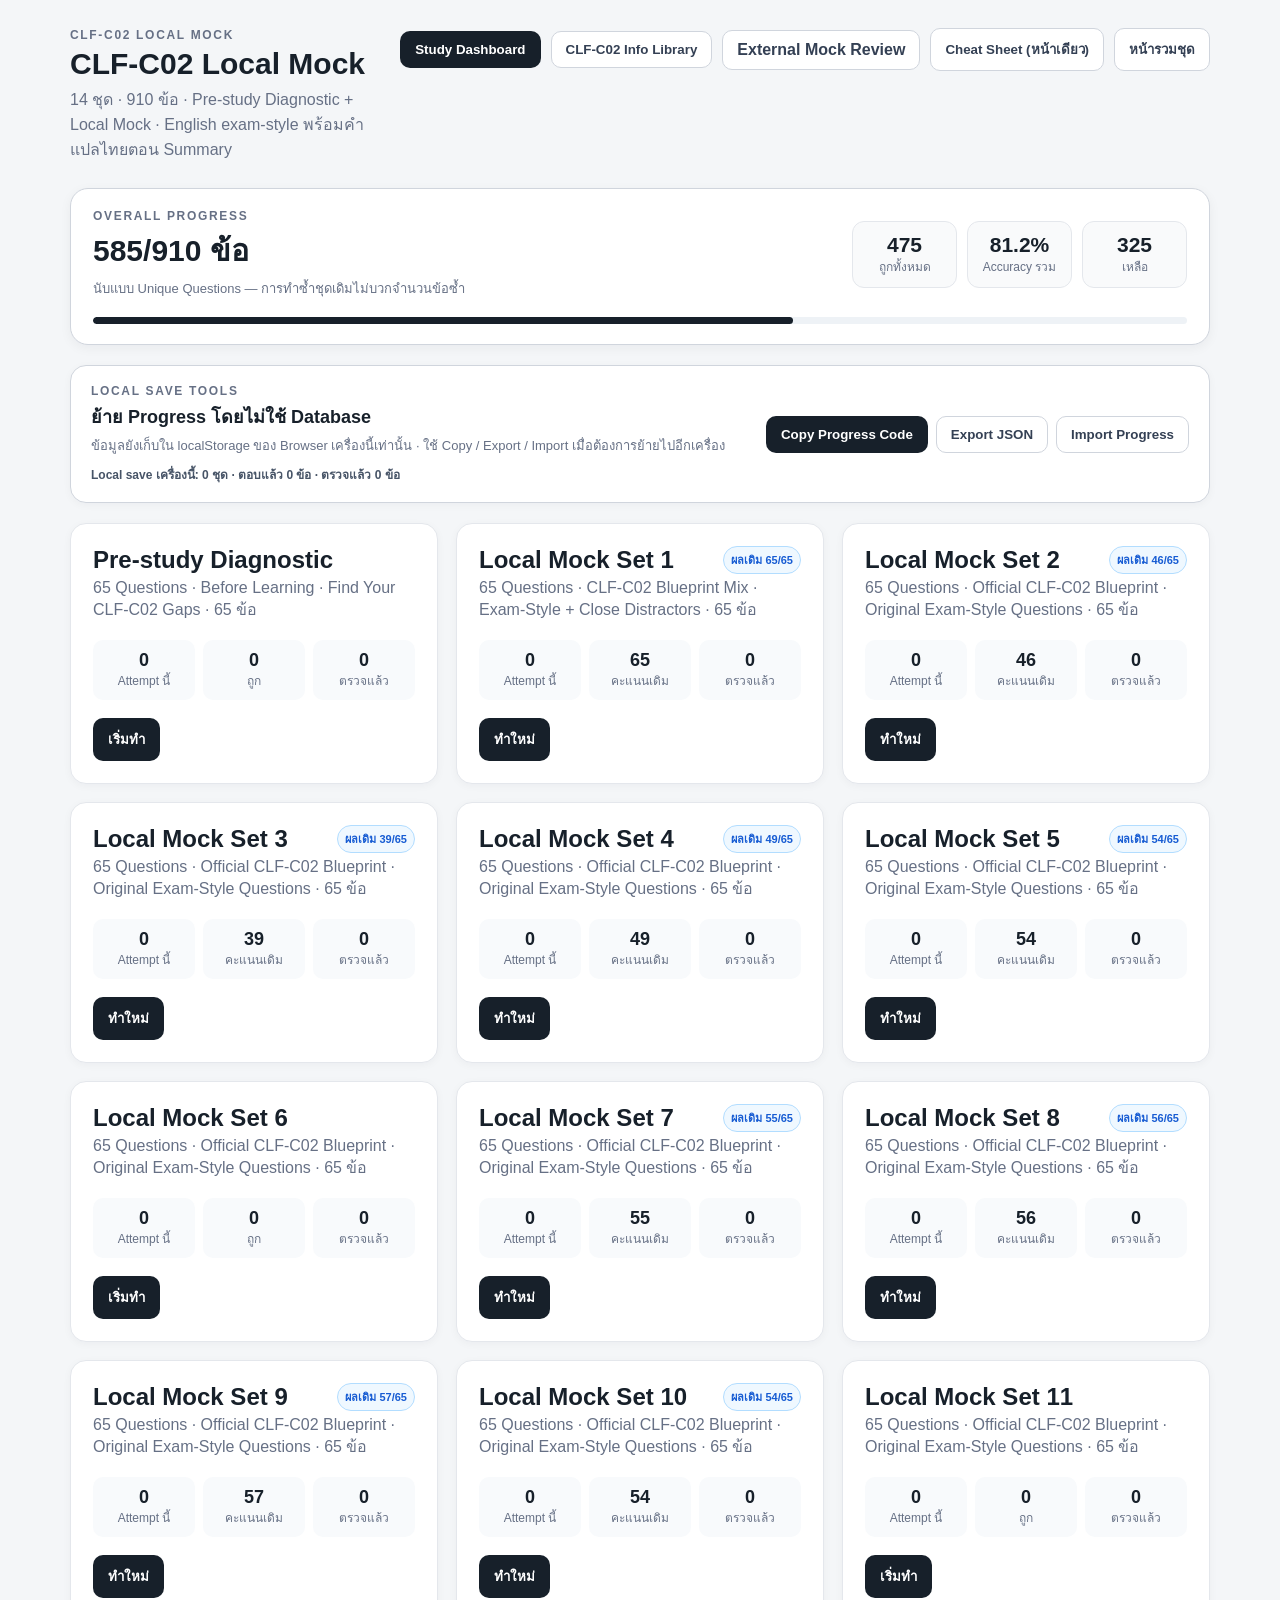
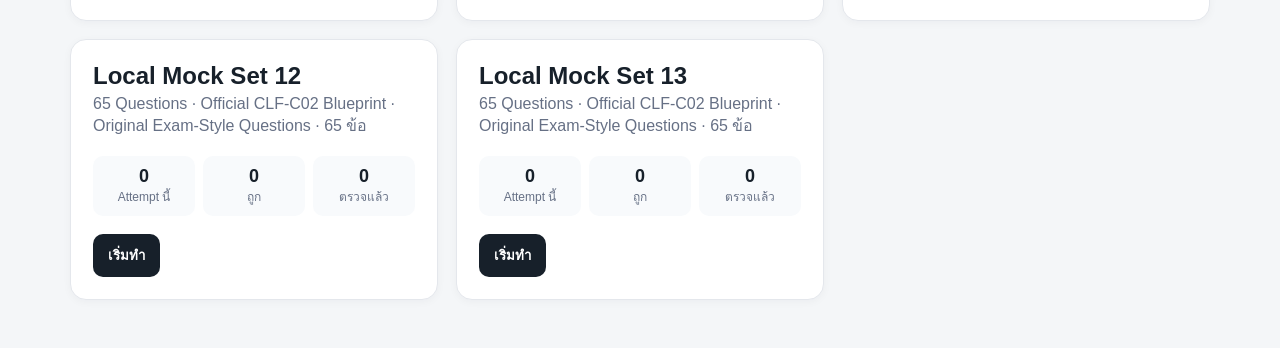
==== commit 9e09fe74: "Load complete Set 11–13 Info Library and expand infographic navigation to 13 pages" ====
--- a/index.html
+++ b/index.html
@@ -15,7 +15,7 @@
       <div>
         <div class="eyebrow">CLF-C02 LOCAL MOCK</div>
         <h1>CLF-C02 Local Mock</h1>
-        <p>Pre-study Diagnostic 65 ข้อ + Local Mock Sets 1–10 ชุดละ 65 ข้อ · English exam-style พร้อมคำแปลไทยตอน Summary</p>
+        <p>Pre-study Diagnostic 65 ข้อ + Local Mock Sets 1–13 ชุดละ 65 ข้อ · English exam-style พร้อมคำแปลไทยตอน Summary</p>
       </div>
       <div class="topbar-actions">
         <button id="dashboardBtn" class="primary" type="button">Study Dashboard</button>
@@ -144,7 +144,7 @@
 
       <div class="info-library-tabs" role="tablist" aria-label="Info Library sections">
         <button id="infoTopicTabBtn" class="info-library-tab active" type="button">Topic Map</button>
-        <button id="infoInfographicTabBtn" class="info-library-tab" type="button">Infographics 1–10</button>
+        <button id="infoInfographicTabBtn" class="info-library-tab" type="button">Infographics 1–13</button>
       </div>
 
       <section id="infoTopicPanel" class="dashboard-panel info-library-panel">
@@ -155,7 +155,7 @@
         <div class="infographic-library-head">
           <div>
             <h3>CLF-C02 Infographics</h3>
-            <p class="muted">10 หน้าแบบภาพจำ ครอบคลุม Cloud Concepts, Security, Compute, Storage, Networking, Analytics, Pricing และ Support</p>
+            <p class="muted">13 หน้าแบบภาพจำ ครอบคลุม Cloud Concepts, Security, Compute, Storage, Networking, Analytics, Pricing และ Support</p>
           </div>
           <input id="infographicSearch" class="family-guide-search" type="search" placeholder="ค้นหา Page / topic เช่น IAM, EC2, S3, Route 53, Budgets...">
         </div>
@@ -331,10 +331,31 @@
   <script src="data/local-set-10-domain3.js"></script>
   <script src="data/local-set-10-domain4.js"></script>
   <script src="data/local-set-10-builder.js"></script>
+  <script src="data/local-set-11-domain1.js"></script>
+  <script src="data/local-set-11-domain2.js"></script>
+  <script src="data/local-set-11-domain3.js"></script>
+  <script src="data/local-set-11-domain4.js"></script>
+  <script src="data/local-set-11-builder.js"></script>
+  <script src="data/local-set-12-domain1.js"></script>
+  <script src="data/local-set-12-domain2.js"></script>
+  <script src="data/local-set-12-domain3.js"></script>
+  <script src="data/local-set-12-domain4.js"></script>
+  <script src="data/local-set-12-builder.js"></script>
+  <script src="data/local-set-13-domain1.js"></script>
+  <script src="data/local-set-13-domain2.js"></script>
+  <script src="data/local-set-13-domain3.js"></script>
+  <script src="data/local-set-13-domain4.js"></script>
+  <script src="data/local-set-13-builder.js"></script>
   <script src="data/review-insights.js"></script>
   <script src="data/exam-family-guide.js"></script>
   <script src="data/info-library-updates.js"></script>
   <script src="data/infographic-pages.js"></script>
+  <script src="data/info-library-domain1-set11-13.js"></script>
+  <script src="data/info-library-domain2-set11-13.js"></script>
+  <script src="data/info-library-domain3-core-set11-13.js"></script>
+  <script src="data/info-library-domain3-apps-set11-13.js"></script>
+  <script src="data/info-library-domain4-set11-13.js"></script>
+  <script src="data/infographic-set11-13.js"></script>
 
   <script src="data/explanation-guide.js"></script>
   <script src="app.js"></script>
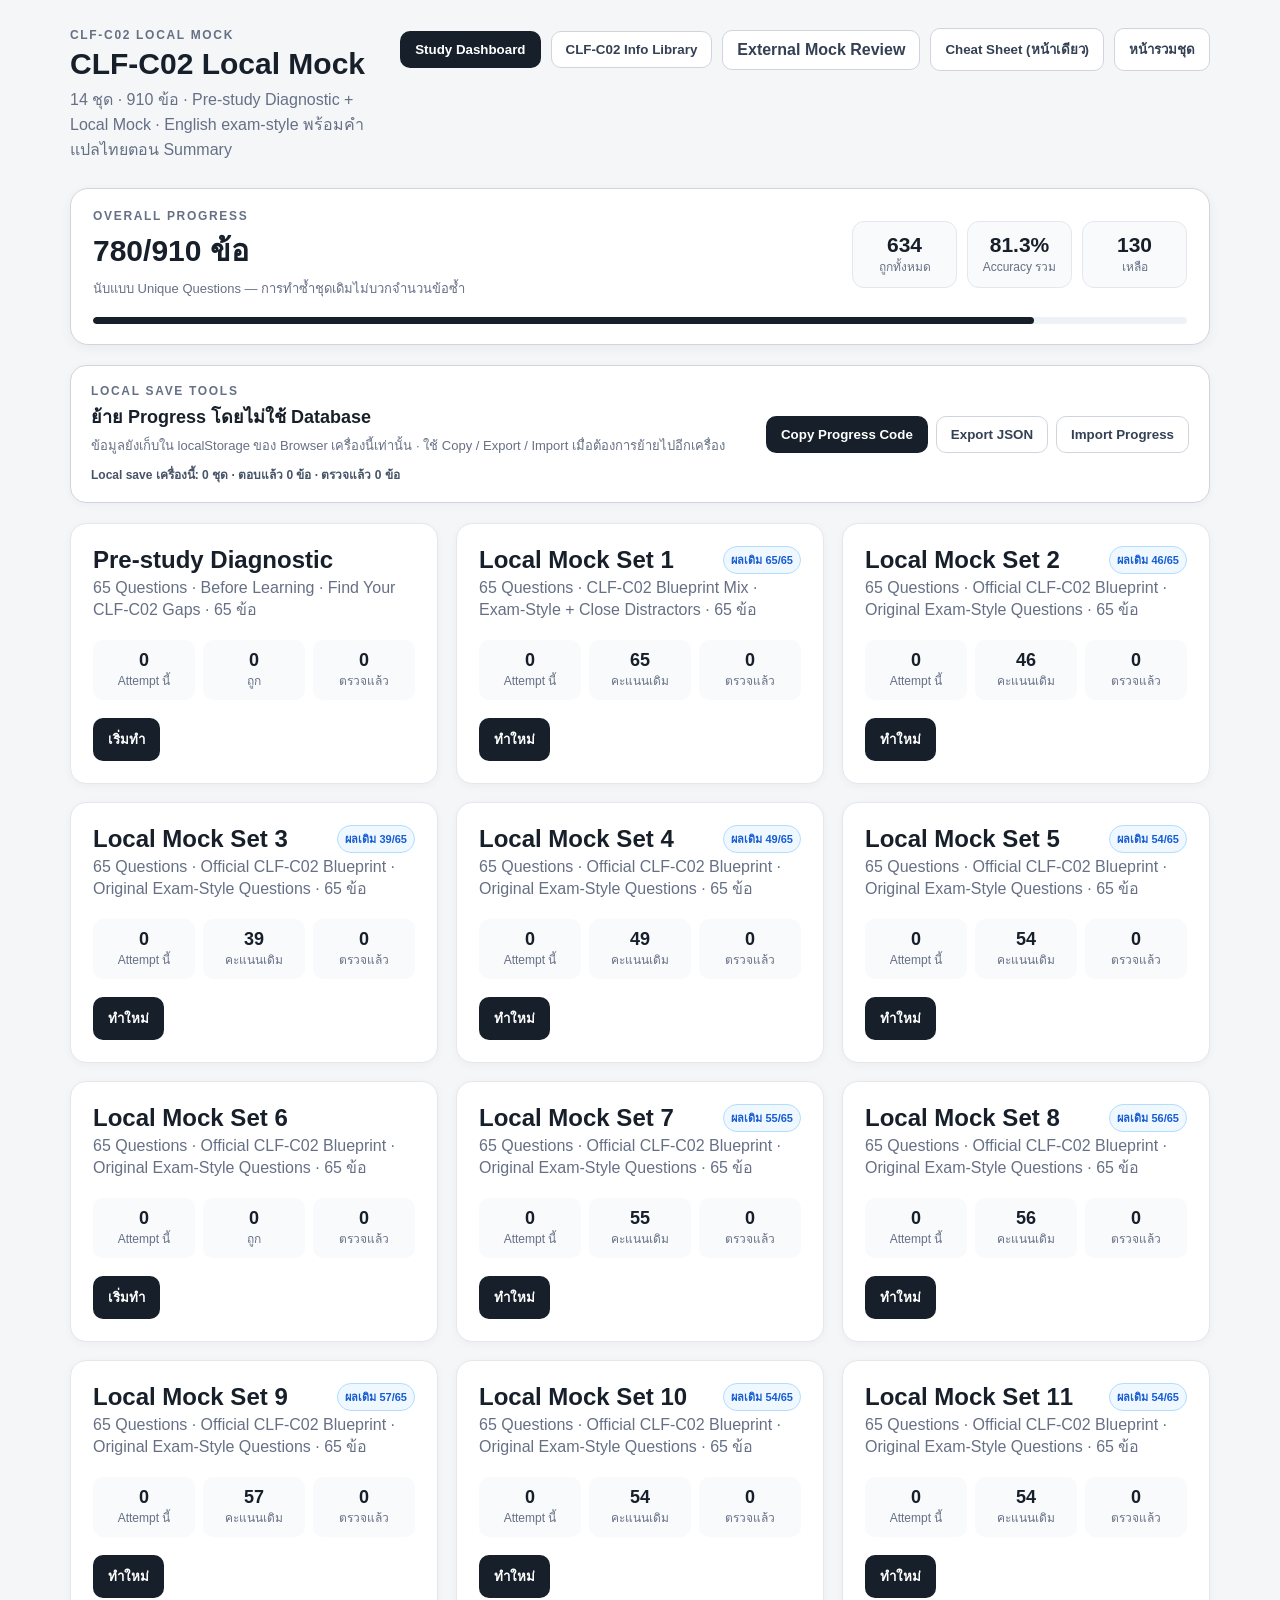
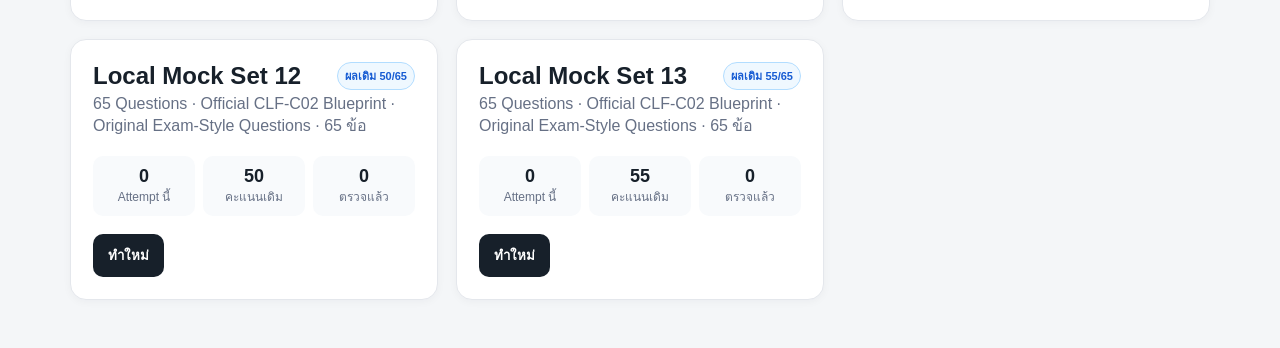
==== commit 681725be: "Record Set 13 attempt and review history" ====
--- a/index.html
+++ b/index.html
@@ -347,6 +347,7 @@
   <script src="data/local-set-13-domain4.js"></script>
   <script src="data/local-set-13-builder.js"></script>
   <script src="data/review-insights.js"></script>
+  <script src="data/review-insights-set13.js"></script>
   <script src="data/exam-family-guide.js"></script>
   <script src="data/info-library-updates.js"></script>
   <script src="data/infographic-pages.js"></script>
@@ -355,6 +356,7 @@
   <script src="data/info-library-domain3-core-set11-13.js"></script>
   <script src="data/info-library-domain3-apps-set11-13.js"></script>
   <script src="data/info-library-domain4-set11-13.js"></script>
+  <script src="data/info-library-choice-coverage-set11-13.js"></script>
   <script src="data/infographic-set11-13.js"></script>
 
   <script src="data/explanation-guide.js"></script>
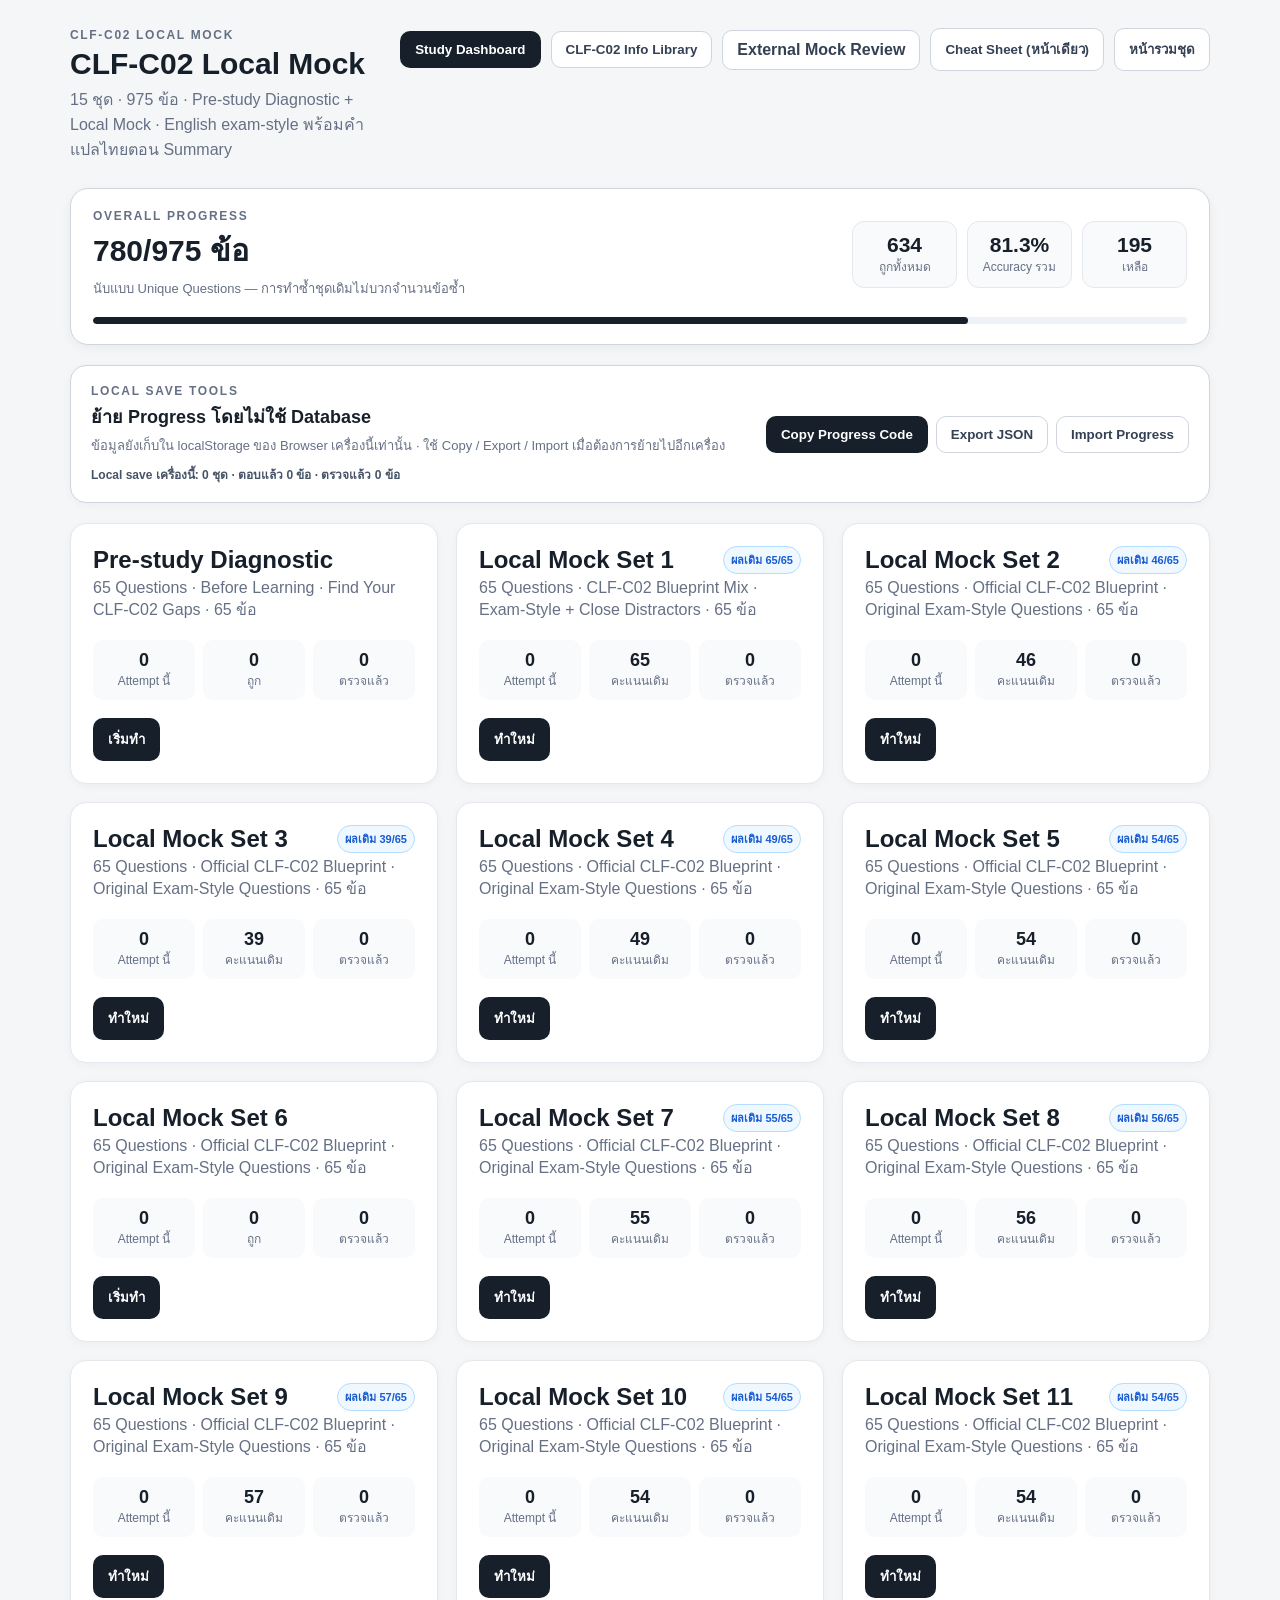
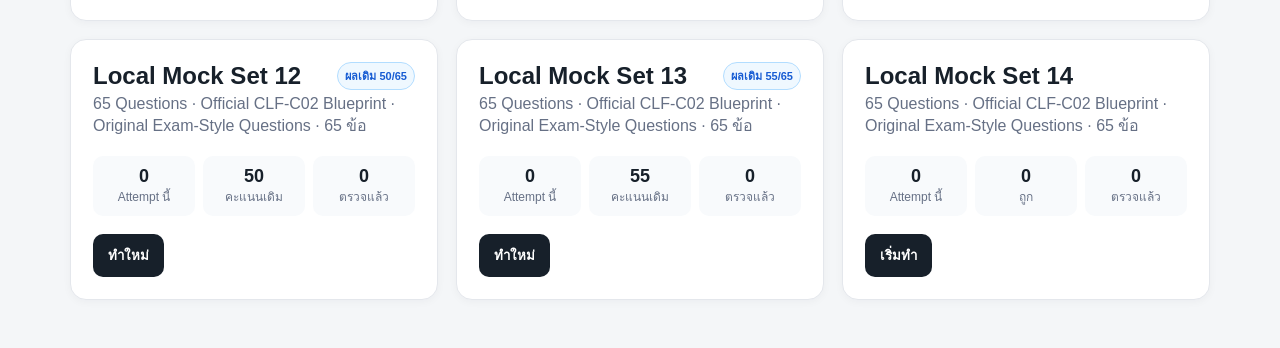
==== commit ba6c5407: "Add Local Mock Set 14 with 65 original questions" ====
--- a/index.html
+++ b/index.html
@@ -15,7 +15,7 @@
       <div>
         <div class="eyebrow">CLF-C02 LOCAL MOCK</div>
         <h1>CLF-C02 Local Mock</h1>
-        <p>Pre-study Diagnostic 65 ข้อ + Local Mock Sets 1–13 ชุดละ 65 ข้อ · English exam-style พร้อมคำแปลไทยตอน Summary</p>
+        <p>Pre-study Diagnostic 65 ข้อ + Local Mock Sets 1–14 ชุดละ 65 ข้อ · English exam-style พร้อมคำแปลไทยตอน Summary</p>
       </div>
       <div class="topbar-actions">
         <button id="dashboardBtn" class="primary" type="button">Study Dashboard</button>
@@ -346,6 +346,7 @@
   <script src="data/local-set-13-domain3.js"></script>
   <script src="data/local-set-13-domain4.js"></script>
   <script src="data/local-set-13-builder.js"></script>
+  <script src="data/local-set-14.js"></script>
   <script src="data/review-insights.js"></script>
   <script src="data/review-insights-set13.js"></script>
   <script src="data/exam-family-guide.js"></script>
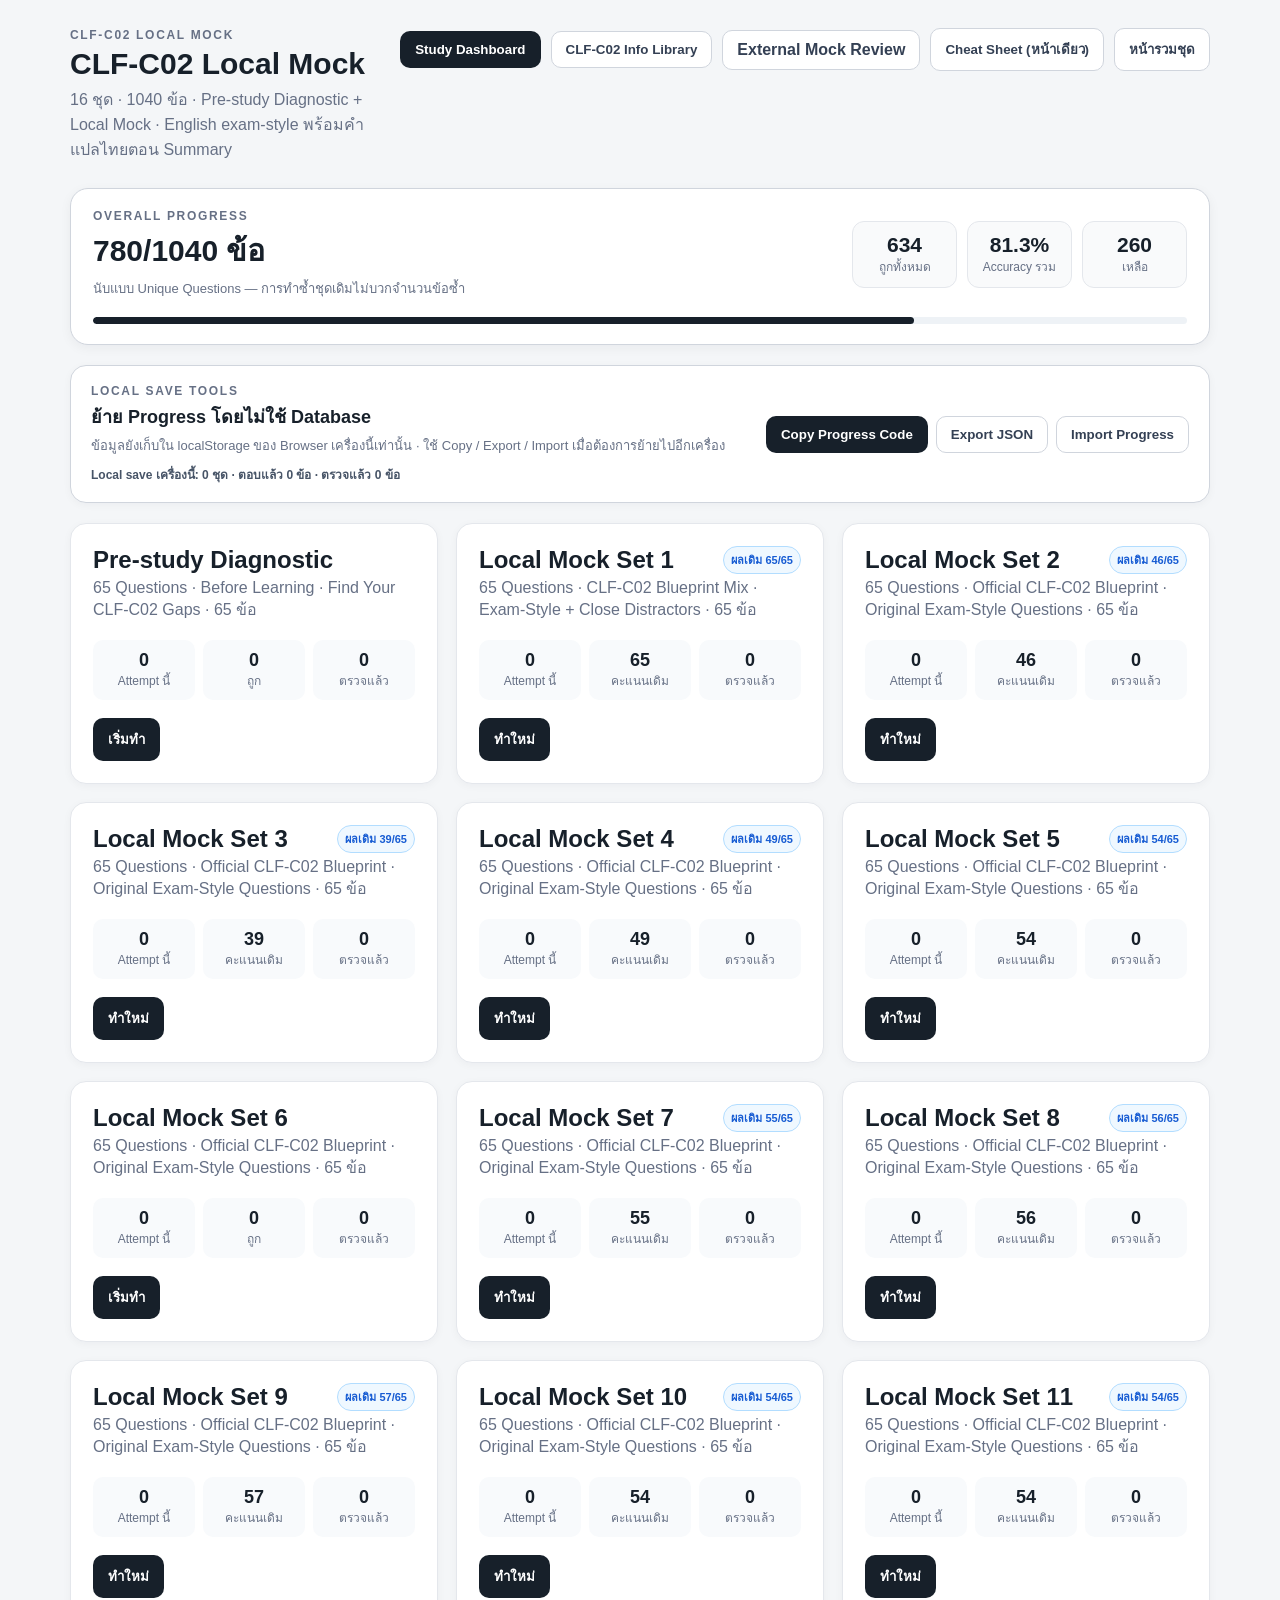
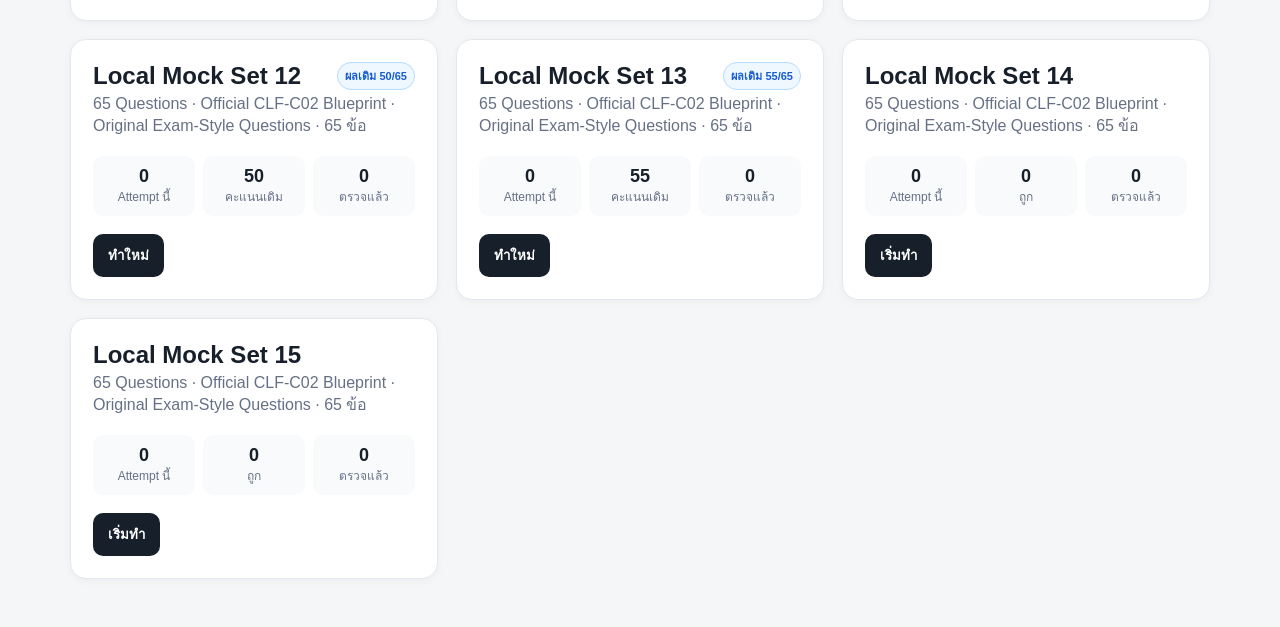
==== commit 566b2902: "Add Local Mock Set 15 and update set count" ====
--- a/index.html
+++ b/index.html
@@ -15,7 +15,7 @@
       <div>
         <div class="eyebrow">CLF-C02 LOCAL MOCK</div>
         <h1>CLF-C02 Local Mock</h1>
-        <p>Pre-study Diagnostic 65 ข้อ + Local Mock Sets 1–14 ชุดละ 65 ข้อ · English exam-style พร้อมคำแปลไทยตอน Summary</p>
+        <p>Pre-study Diagnostic 65 ข้อ + Local Mock Sets 1–15 ชุดละ 65 ข้อ · English exam-style พร้อมคำแปลไทยตอน Summary</p>
       </div>
       <div class="topbar-actions">
         <button id="dashboardBtn" class="primary" type="button">Study Dashboard</button>
@@ -347,6 +347,7 @@
   <script src="data/local-set-13-domain4.js"></script>
   <script src="data/local-set-13-builder.js"></script>
   <script src="data/local-set-14.js"></script>
+  <script src="data/local-set-15.js"></script>
   <script src="data/review-insights.js"></script>
   <script src="data/review-insights-set13.js"></script>
   <script src="data/exam-family-guide.js"></script>
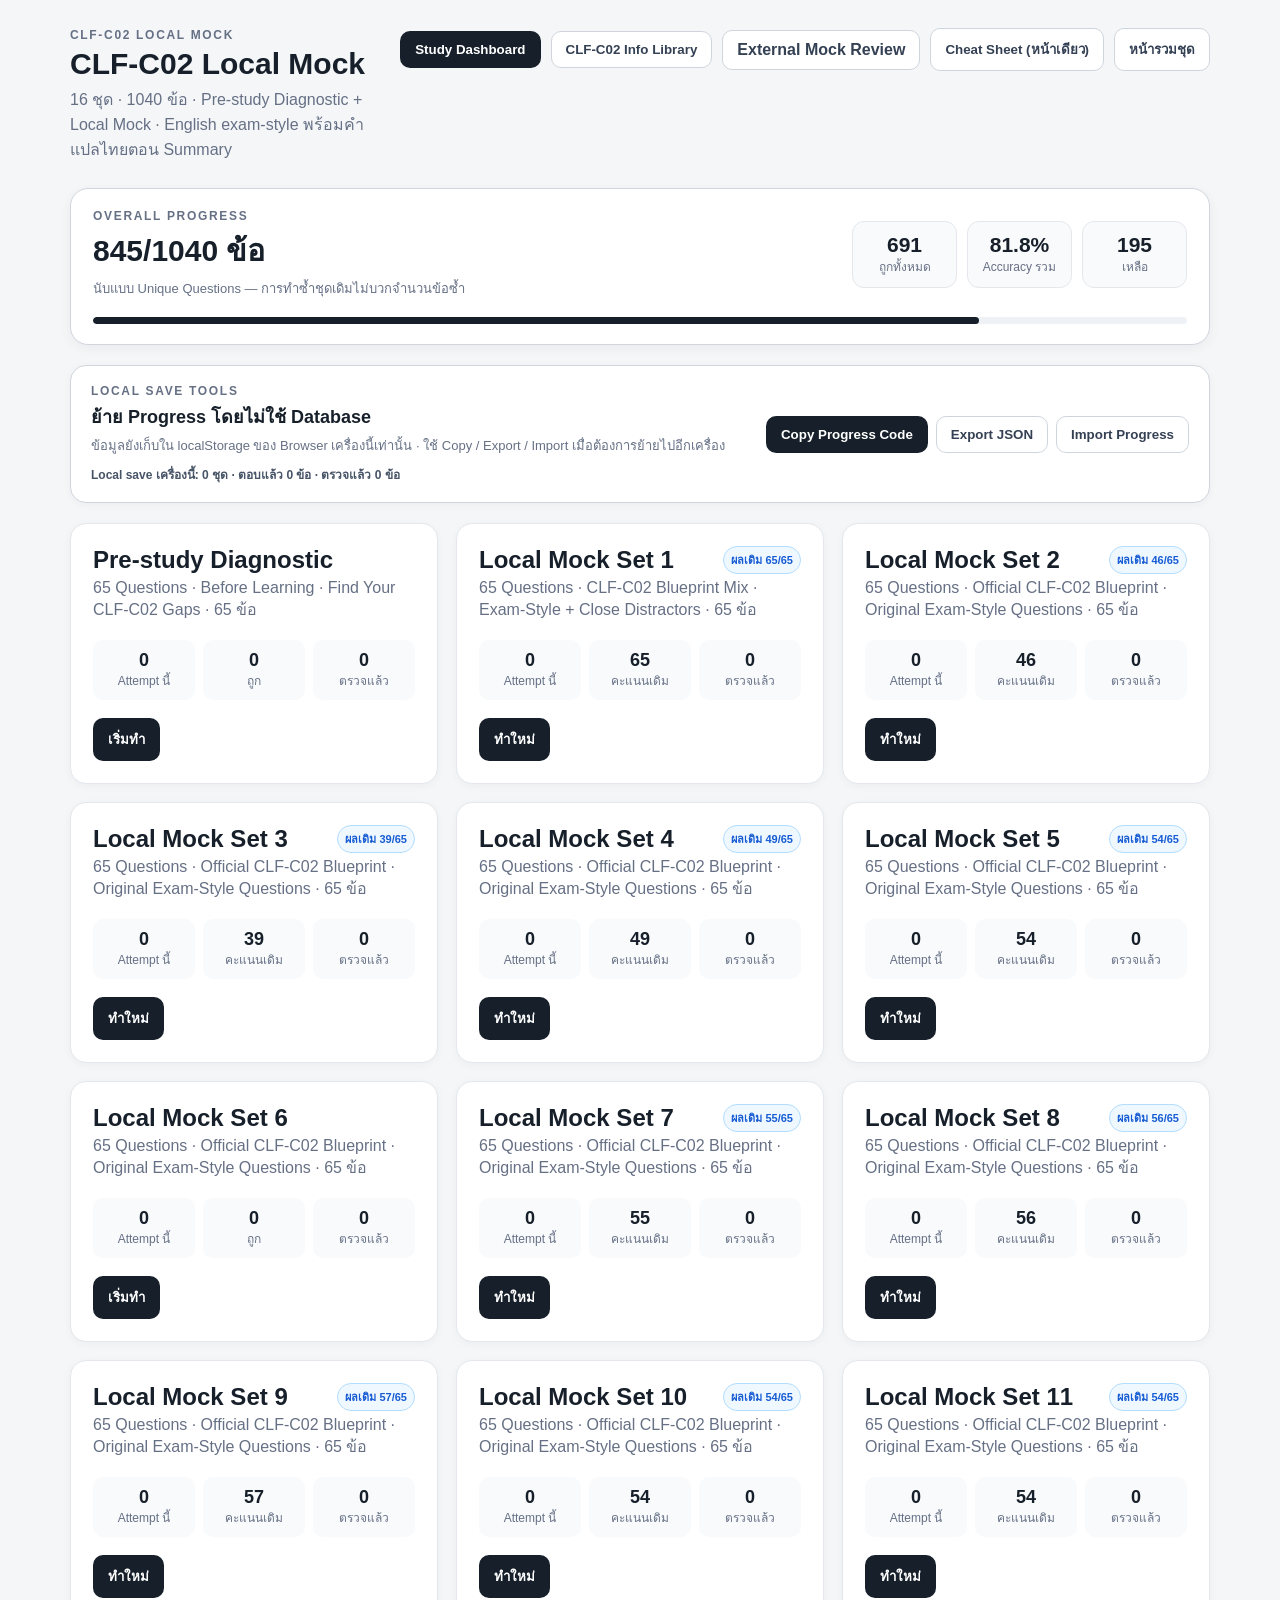
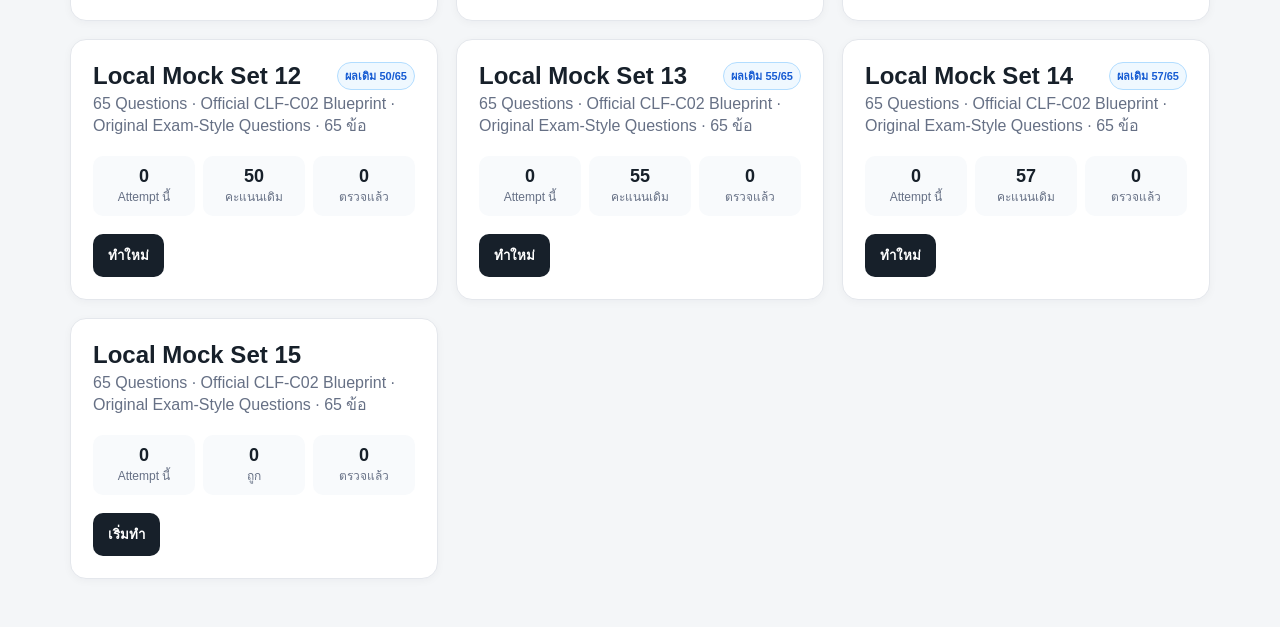
==== commit a523f326: "Record Set 14 attempt and review history" ====
--- a/index.html
+++ b/index.html
@@ -350,6 +350,7 @@
   <script src="data/local-set-15.js"></script>
   <script src="data/review-insights.js"></script>
   <script src="data/review-insights-set13.js"></script>
+  <script src="data/review-insights-set14.js"></script>
   <script src="data/exam-family-guide.js"></script>
   <script src="data/info-library-updates.js"></script>
   <script src="data/infographic-pages.js"></script>
